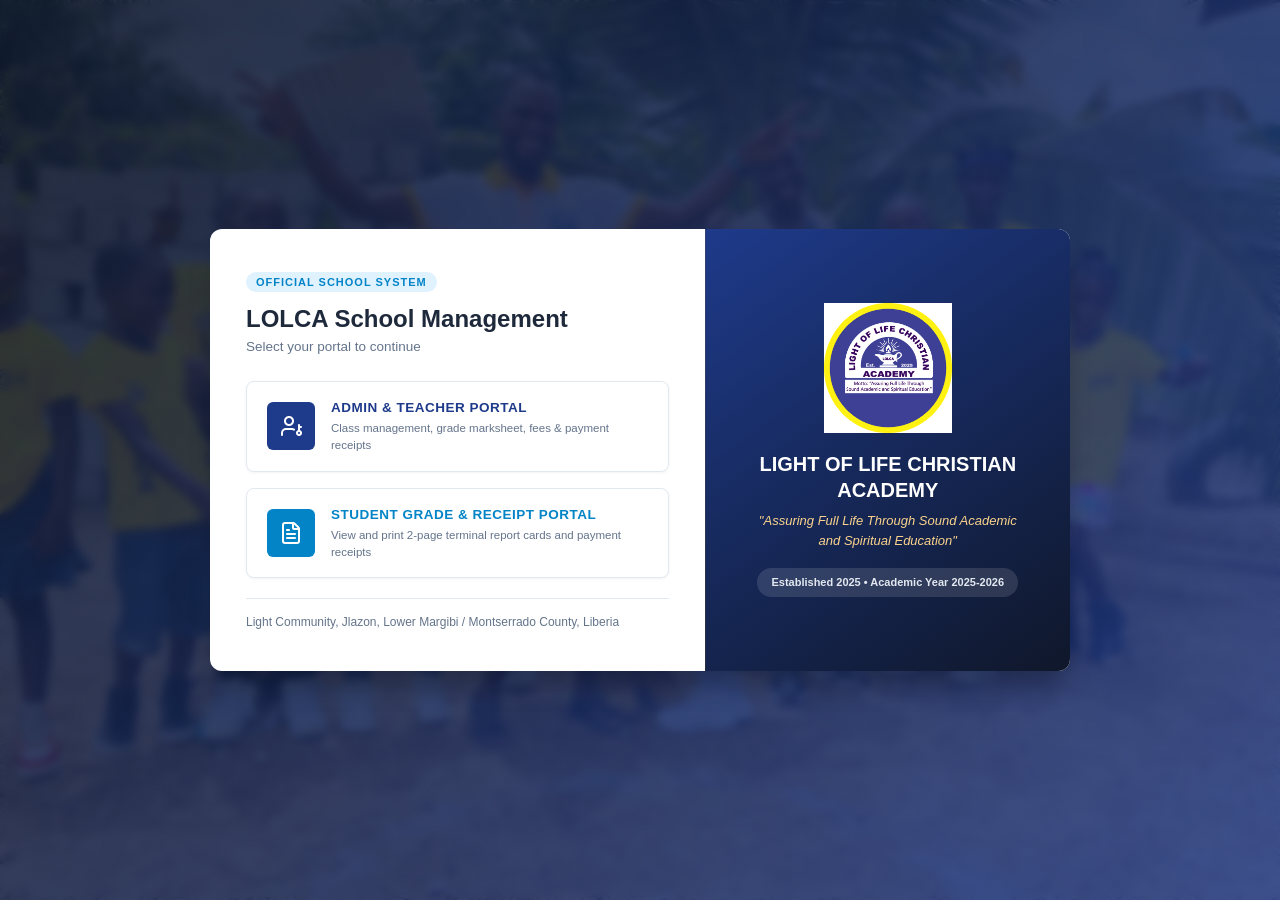
==== index.html @ 0a9c6765 "Add files via upload" ====
<!DOCTYPE html>
<html lang="en">
<head>
  <meta charset="UTF-8">
  <meta name="viewport" content="width=device-width, initial-scale=1.0">
  <title>Light of Life Christian Academy (LOLCA) - Management System</title>
  <link rel="icon" type="image/png" href="assets/images/LOLCA logo circle shape.png">
  <link rel="stylesheet" href="assets/css/tokens.css">
  <link rel="stylesheet" href="assets/css/styles.css">
</head>
<body>

  <!-- =======================================================================
       PORTAL GATEWAY SELECTOR
       ======================================================================= -->
  <main class="gateway-container">
    <div id="bgSlideshow" class="login-bg-slideshow"></div>
    <div class="login-bg-overlay"></div>

    <div class="gateway-card" style="max-width: 860px;">
      <!-- Left: Portal Selection Cards -->
      <div class="gateway-form-pane">
        <div style="margin-bottom: 24px;">
          <span style="font-size: 11px; font-weight: 700; text-transform: uppercase; letter-spacing: 1px; color: #0284c7; background: #e0f2fe; padding: 4px 10px; border-radius: 9999px;">
            Official School System
          </span>
          <h2 style="font-size: 24px; font-weight: 800; color: #1e293b; margin-top: 8px;">
            LOLCA School Management
          </h2>
          <p class="text-muted" style="font-size: 13.5px;">
            Select your portal to continue
          </p>
        </div>

        <div style="display:flex; flex-direction:column; gap:16px; margin-bottom:20px;">
          <!-- Staff Portal Card -->
          <a href="admin.html" class="action-card-tile" style="text-decoration:none;">
            <div class="card-icon-square" style="background:#1e3a8a;">
              <img src="assets/icons/user-key.png" alt="Staff">
            </div>
            <div class="card-tile-info">
              <span class="card-tile-title" style="color:#1e3a8a;">ADMIN & TEACHER PORTAL</span>
              <span class="card-tile-desc">Class management, grade marksheet, fees & payment receipts</span>
            </div>
          </a>

          <!-- Student Portal Card -->
          <a href="student.html" class="action-card-tile" style="text-decoration:none;">
            <div class="card-icon-square" style="background:#0284c7;">
              <img src="assets/icons/file-text.png" alt="Student">
            </div>
            <div class="card-tile-info">
              <span class="card-tile-title" style="color:#0284c7;">STUDENT GRADE & RECEIPT PORTAL</span>
              <span class="card-tile-desc">View and print 2-page terminal report cards and payment receipts</span>
            </div>
          </a>
        </div>

        <div style="border-top:1px solid #e2e8f0; padding-top:14px; font-size:12px; color:#64748b;">
          Light Community, Jlazon, Lower Margibi / Montserrado County, Liberia
        </div>
      </div>

      <!-- Right: Official School Branding -->
      <div class="gateway-brand-pane">
        <img src="assets/images/LOLCA logo circle shape.png" alt="LOLCA Crest" class="pane-crest">
        <h1 class="pane-school-name">LIGHT OF LIFE CHRISTIAN ACADEMY</h1>
        <p class="pane-motto">"Assuring Full Life Through Sound Academic and Spiritual Education"</p>
        <div class="pane-info-tag">Established 2025 • Academic Year 2025-2026</div>
      </div>
    </div>
  </main>

  <script src="assets/js/config.js"></script>
  <script>
    // Slideshow animation
    const images = [
      'assets/images/65fa9b9a-2d1a-4e1e-995e-66f1dfc8fc0e.jfif',
      'assets/images/4238c817-2e37-4eea-9a6d-7181f86554f3.jfif',
      'assets/images/8079ddd5-119b-4b66-ad29-b01647b3a402.jfif',
      'assets/images/859d8505-eba4-4a8c-89a2-3dbb2a9b77c5.jfif',
      'assets/images/a7ad9bcb-5da6-4515-9703-cdac8306fb0f.jfif',
      'assets/images/WhatsApp Image 2026-07-10 at 10.52.31 AM.jpeg'
    ];
    const container = document.getElementById('bgSlideshow');
    if (container) {
      images.forEach((src, idx) => {
        const slide = document.createElement('div');
        slide.className = 'slide' + (idx === 0 ? ' active' : '');
        slide.style.backgroundImage = `url('${src}')`;
        container.appendChild(slide);
      });
      let idx = 0;
      setInterval(() => {
        const slides = container.querySelectorAll('.slide');
        if (!slides.length) return;
        slides[idx].classList.remove('active');
        idx = (idx + 1) % slides.length;
        slides[idx].classList.add('active');
      }, 5500);
    }
  </script>
</body>
</html>
---- assets/css/tokens.css ----
/**
 * tokens.css
 * -----------------------------------------------------------------------
 * Design Tokens for Light of Life Christian Academy (LOLCA) System.
 * Clean, modern, high-contrast, strictly professional.
 * -----------------------------------------------------------------------
 */

:root {
  /* Brand Primary: Deep Royal Navy Blue */
  --color-primary: #1e3a8a;
  --color-primary-hover: #1d4ed8;
  --color-primary-light: #eff6ff;
  --color-primary-dark: #172554;

  /* Brand Secondary: Gold / Amber */
  --color-accent: #f59e0b;
  --color-accent-hover: #d97706;
  --color-accent-light: #fef3c7;
  --color-accent-dark: #b45309;

  /* Neutrals & Surfaces */
  --color-bg-body: #f8fafc;
  --color-bg-surface: #ffffff;
  --color-bg-surface-elevated: #ffffff;
  --color-bg-subtle: #f1f5f9;
  --color-border: #e2e8f0;
  --color-border-focus: #3b82f6;

  /* Text Colors */
  --color-text-main: #0f172a;
  --color-text-muted: #64748b;
  --color-text-subtle: #94a3b8;
  --color-text-inverse: #ffffff;

  /* Status Colors */
  --color-success: #10b981;
  --color-success-bg: #ecfdf5;
  --color-success-border: #a7f3d0;
  
  --color-warning: #f59e0b;
  --color-warning-bg: #fffbeb;
  --color-warning-border: #fde68a;

  --color-danger: #ef4444;
  --color-danger-bg: #fef2f2;
  --color-danger-border: #fecaca;

  --color-info: #3b82f6;
  --color-info-bg: #eff6ff;
  --color-info-border: #bfdbfe;

  /* Typography */
  --font-family-base: -apple-system, BlinkMacSystemFont, "Segoe UI", Roboto, Helvetica, Arial, sans-serif;
  --font-family-mono: ui-monospace, SFMono-Regular, Menlo, Monaco, Consolas, "Liberation Mono", "Courier New", monospace;

  /* Elevation & Shadows */
  --shadow-sm: 0 1px 2px 0 rgba(0, 0, 0, 0.05);
  --shadow-md: 0 4px 6px -1px rgba(0, 0, 0, 0.1), 0 2px 4px -2px rgba(0, 0, 0, 0.1);
  --shadow-lg: 0 10px 15px -3px rgba(0, 0, 0, 0.1), 0 4px 6px -4px rgba(0, 0, 0, 0.1);
  --shadow-xl: 0 20px 25px -5px rgba(0, 0, 0, 0.1), 0 8px 10px -6px rgba(0, 0, 0, 0.1);

  /* Radius */
  --radius-sm: 4px;
  --radius-md: 8px;
  --radius-lg: 12px;
  --radius-xl: 16px;
  --radius-full: 9999px;

  /* Transitions */
  --transition-fast: 150ms ease;
  --transition-normal: 250ms ease;
}
---- assets/css/styles.css ----
/**
 * styles.css
 * -----------------------------------------------------------------------
 * Main Stylesheet for Light of Life Christian Academy (LOLCA) System.
 * Clean, modern, responsive, no emojis, official school theme.
 * Matches Image 5 (Cards tabs & left sidebar layout),
 * Images 1, 2, 3, 4 (Exact 2-page half A4 report card),
 * and Image 6 (Exact Student Payments Information Tracking receipt).
 * -----------------------------------------------------------------------
 */

*, *::before, *::after {
  box-sizing: border-box;
  margin: 0;
  padding: 0;
}

body {
  font-family: var(--font-family-base, -apple-system, BlinkMacSystemFont, "Segoe UI", Roboto, sans-serif);
  background-color: #f1f5f9;
  color: #1e293b;
  line-height: 1.5;
  -webkit-font-smoothing: antialiased;
  min-height: 100vh;
}

/* Utilities */
.hidden { display: none !important; }
.text-center { text-align: center; }
.text-right { text-align: right; }
.text-muted { color: #64748b; }
.font-bold { font-weight: 700; }
.font-semibold { font-weight: 600; }

.sys-icon {
  width: 16px;
  height: 16px;
  object-fit: contain;
  vertical-align: middle;
  display: inline-block;
}
.sys-icon-lg {
  width: 22px;
  height: 22px;
  object-fit: contain;
  vertical-align: middle;
}
.sys-icon-xl {
  width: 32px;
  height: 32px;
  object-fit: contain;
}

/* Buttons */
.btn {
  display: inline-flex;
  align-items: center;
  justify-content: center;
  gap: 8px;
  font-family: inherit;
  font-size: 13.5px;
  font-weight: 600;
  padding: 9px 16px;
  border-radius: 6px;
  border: 1px solid transparent;
  cursor: pointer;
  transition: all 0.2s ease;
  text-decoration: none;
  line-height: 1.2;
}
.btn:disabled { opacity: 0.6; cursor: not-allowed; }
.btn-primary { background-color: #0284c7; color: #ffffff; }
.btn-primary:hover:not(:disabled) { background-color: #0369a1; }
.btn-accent { background-color: #f59e0b; color: #ffffff; }
.btn-accent:hover:not(:disabled) { background-color: #d97706; }
.btn-danger { background-color: #ef4444; color: #ffffff; }
.btn-danger:hover:not(:disabled) { background-color: #dc2626; }
.btn-secondary { background-color: #ffffff; color: #1e293b; border-color: #cbd5e1; }
.btn-secondary:hover:not(:disabled) { background-color: #f8fafc; border-color: #94a3b8; }
.btn-sm { font-size: 12px; padding: 5px 10px; border-radius: 4px; }

/* Form Controls */
.form-group { margin-bottom: 14px; text-align: left; }
.form-label { display: block; font-size: 12.5px; font-weight: 600; color: #334155; margin-bottom: 5px; }
.input-field, .select-field, .textarea-field {
  width: 100%;
  padding: 9px 12px;
  font-size: 13.5px;
  font-family: inherit;
  border: 1px solid #cbd5e1;
  border-radius: 6px;
  background-color: #ffffff;
  color: #1e293b;
  outline: none;
  transition: border-color 0.2s ease;
}
.input-field:focus, .select-field:focus { border-color: #0284c7; box-shadow: 0 0 0 2px rgba(2, 132, 199, 0.15); }

/* =======================================================================
   GATEWAY LOGIN CONTAINER & SLIDESHOW
   ======================================================================= */
.gateway-container {
  position: relative;
  min-height: 100vh;
  display: flex;
  align-items: center;
  justify-content: center;
  padding: 24px;
}
.login-bg-slideshow {
  position: absolute;
  top: 0; left: 0; right: 0; bottom: 0;
  z-index: 0;
}
.login-bg-slideshow .slide {
  position: absolute;
  top: 0; left: 0; right: 0; bottom: 0;
  background-size: cover;
  background-position: center;
  opacity: 0;
  transition: opacity 1.5s ease-in-out;
}
.login-bg-slideshow .slide.active { opacity: 1; }
.login-bg-overlay {
  position: absolute;
  top: 0; left: 0; right: 0; bottom: 0;
  background: linear-gradient(135deg, rgba(15, 23, 42, 0.88) 0%, rgba(30, 58, 138, 0.85) 100%);
  backdrop-filter: blur(4px);
}
.gateway-card {
  position: relative;
  z-index: 10;
  width: 100%;
  max-width: 920px;
  background: #ffffff;
  border-radius: 12px;
  box-shadow: 0 20px 25px -5px rgba(0, 0, 0, 0.25);
  display: grid;
  grid-template-columns: 1.15fr 0.85fr;
  overflow: hidden;
}
@media (max-width: 820px) {
  .gateway-card { grid-template-columns: 1fr; }
  .gateway-brand-pane { display: none; }
}
.gateway-form-pane { padding: 40px 36px; display: flex; flex-direction: column; justify-content: center; }
.gateway-brand-pane {
  background: linear-gradient(145deg, #1e3a8a 0%, #0f172a 100%);
  color: #ffffff;
  padding: 40px 32px;
  display: flex;
  flex-direction: column;
  align-items: center;
  justify-content: center;
  text-align: center;
  border-left: 1px solid rgba(255, 255, 255, 0.1);
}
.gateway-brand-pane .pane-crest {
  width: 130px;
  height: 130px;
  object-fit: contain;
  margin-bottom: 18px;
}
.gateway-brand-pane .pane-school-name { font-size: 20px; font-weight: 800; margin-bottom: 8px; line-height: 1.3; }
.gateway-brand-pane .pane-motto { font-size: 13px; font-style: italic; color: #fbd38d; margin-bottom: 18px; max-width: 270px; }
.gateway-brand-pane .pane-info-tag {
  background: rgba(255, 255, 255, 0.12);
  padding: 6px 14px;
  border-radius: 9999px;
  font-size: 11px;
  font-weight: 600;
  color: #e2e8f0;
}

/* Gateway Tabs */
.gateway-tabs {
  display: flex;
  background: #f1f5f9;
  border-radius: 6px;
  padding: 4px;
  margin-bottom: 20px;
  gap: 4px;
}
.gateway-tab-btn {
  flex: 1;
  padding: 9px 12px;
  font-size: 13px;
  font-weight: 600;
  border: none;
  border-radius: 4px;
  background: transparent;
  color: #64748b;
  cursor: pointer;
  transition: all 0.2s ease;
  display: inline-flex;
  align-items: center;
  justify-content: center;
  gap: 6px;
}
.gateway-tab-btn.active {
  background: #ffffff;
  color: #0284c7;
  box-shadow: 0 1px 3px rgba(0,0,0,0.1);
}

/* OTP 2FA inputs */
.otp-input-container {
  display: flex;
  justify-content: center;
  gap: 10px;
  margin: 20px 0;
}
.otp-digit {
  width: 46px;
  height: 54px;
  font-size: 24px;
  font-weight: 800;
  text-align: center;
  border: 2px solid #cbd5e1;
  border-radius: 6px;
  font-family: monospace;
  outline: none;
}
.otp-digit:focus { border-color: #0284c7; box-shadow: 0 0 0 3px rgba(2, 132, 199, 0.2); }

/* =======================================================================
   ADMIN WORKSTATION: WORKSPACE WITH LEFT PANE (IMAGE 5 STYLE)
   ======================================================================= */
.admin-layout-wrapper {
  display: flex;
  min-height: 100vh;
}

/* Left Sidebar Pane */
.admin-sidebar {
  width: 250px;
  background: #ffffff;
  border-right: 1px solid #e2e8f0;
  display: flex;
  flex-direction: column;
  flex-shrink: 0;
}
.sidebar-brand-box {
  padding: 20px 16px;
  border-bottom: 1px solid #e2e8f0;
  display: flex;
  align-items: center;
  gap: 10px;
}
.sidebar-brand-box .brand-logo-img {
  width: 36px;
  height: 36px;
  object-fit: contain;
}
.sidebar-brand-box .brand-title-text {
  font-size: 15px;
  font-weight: 800;
  color: #0284c7;
}

.sidebar-user-card {
  padding: 16px;
  border-bottom: 1px solid #e2e8f0;
  display: flex;
  align-items: center;
  gap: 10px;
  background: #f8fafc;
}
.sidebar-user-card .user-avatar {
  width: 38px;
  height: 38px;
  border-radius: 50%;
  border: 1px solid #cbd5e1;
}
.sidebar-user-card .user-info-name {
  font-size: 13px;
  font-weight: 700;
  color: #1e293b;
  line-height: 1.2;
}
.sidebar-user-card .user-info-role {
  font-size: 11px;
  color: #0284c7;
  font-weight: 600;
}

.sidebar-nav-menu {
  padding: 12px 8px;
  flex: 1;
  display: flex;
  flex-direction: column;
  gap: 3px;
}
.sidebar-nav-item {
  display: flex;
  align-items: center;
  gap: 12px;
  padding: 10px 14px;
  font-size: 13px;
  font-weight: 600;
  color: #475569;
  border-radius: 6px;
  border: none;
  background: transparent;
  cursor: pointer;
  transition: all 0.15s ease;
  text-align: left;
  width: 100%;
}
.sidebar-nav-item:hover {
  background: #f1f5f9;
  color: #0284c7;
}
.sidebar-nav-item.active {
  background: #e0f2fe;
  color: #0284c7;
  font-weight: 700;
}

/* Top App Header */
.admin-main-area {
  flex: 1;
  display: flex;
  flex-direction: column;
  min-width: 0;
  background: #f8fafc;
}
.admin-top-navbar {
  height: 60px;
  background: #ffffff;
  border-bottom: 1px solid #e2e8f0;
  display: flex;
  align-items: center;
  justify-content: space-between;
  padding: 0 24px;
  position: sticky;
  top: 0;
  z-index: 50;
}
.top-nav-left {
  display: flex;
  align-items: center;
  gap: 12px;
}
.top-nav-title {
  font-size: 18px;
  font-weight: 800;
  color: #0284c7;
}
.top-nav-right {
  display: flex;
  align-items: center;
  gap: 12px;
}

/* Main Content Workspace */
.admin-page-content {
  padding: 24px;
  flex: 1;
  max-width: 1400px;
  width: 100%;
  margin: 0 auto;
}

/* =======================================================================
   CARDS TABS DASHBOARD VIEW (IMAGE 5 STYLE)
   ======================================================================= */
.dashboard-heading-box {
  margin-bottom: 24px;
  display: flex;
  justify-content: space-between;
  align-items: center;
}
.dashboard-heading-box h2 {
  font-size: 22px;
  font-weight: 800;
  color: #1e293b;
}

.card-tabs-grid {
  display: grid;
  grid-template-columns: repeat(auto-fit, minmax(260px, 1fr));
  gap: 18px;
  margin-bottom: 30px;
}

.action-card-tile {
  background: #ffffff;
  border: 1px solid #e2e8f0;
  border-radius: 8px;
  padding: 16px 20px;
  display: flex;
  align-items: center;
  gap: 16px;
  box-shadow: 0 1px 3px rgba(0, 0, 0, 0.05);
  cursor: pointer;
  transition: transform 0.15s ease, box-shadow 0.15s ease, border-color 0.15s ease;
  user-select: none;
}
.action-card-tile:hover {
  transform: translateY(-2px);
  box-shadow: 0 6px 12px rgba(0, 0, 0, 0.08);
  border-color: #0284c7;
}
.action-card-tile .card-icon-square {
  width: 48px;
  height: 48px;
  border-radius: 6px;
  background: #0284c7;
  display: flex;
  align-items: center;
  justify-content: center;
  flex-shrink: 0;
}
.action-card-tile .card-icon-square img {
  width: 24px;
  height: 24px;
  filter: brightness(0) invert(1);
}
.action-card-tile .card-tile-info {
  display: flex;
  flex-direction: column;
}
.action-card-tile .card-tile-title {
  font-size: 13.5px;
  font-weight: 800;
  color: #1e293b;
  text-transform: uppercase;
  letter-spacing: 0.5px;
}
.action-card-tile .card-tile-desc {
  font-size: 11.5px;
  color: #64748b;
  margin-top: 2px;
}

/* Content Container Card */
.content-box-card {
  background: #ffffff;
  border: 1px solid #e2e8f0;
  border-radius: 8px;
  box-shadow: 0 1px 3px rgba(0, 0, 0, 0.05);
  margin-bottom: 24px;
  overflow: hidden;
}
.content-box-header {
  padding: 16px 20px;
  border-bottom: 1px solid #e2e8f0;
  display: flex;
  align-items: center;
  justify-content: space-between;
  flex-wrap: wrap;
  gap: 12px;
}
.content-box-title {
  font-size: 15px;
  font-weight: 700;
  color: #1e293b;
  display: flex;
  align-items: center;
  gap: 8px;
}
.content-box-body {
  padding: 20px;
}

/* Toolbar */
.toolbar-row {
  display: flex;
  align-items: center;
  justify-content: space-between;
  gap: 12px;
  flex-wrap: wrap;
  margin-bottom: 16px;
}

/* Data Tables */
.table-responsive {
  width: 100%;
  overflow-x: auto;
}
.data-table {
  width: 100%;
  border-collapse: collapse;
  text-align: left;
  font-size: 13px;
}
.data-table th {
  background: #f8fafc;
  color: #475569;
  font-weight: 700;
  padding: 10px 14px;
  border-bottom: 1px solid #e2e8f0;
  white-space: nowrap;
}
.data-table td {
  padding: 12px 14px;
  border-bottom: 1px solid #f1f5f9;
  color: #1e293b;
  vertical-align: middle;
}
.data-table tbody tr:hover {
  background-color: #f8fafc;
}

/* Modals */
.modal-overlay {
  position: fixed;
  top: 0; left: 0; right: 0; bottom: 0;
  background: rgba(15, 23, 42, 0.6);
  backdrop-filter: blur(4px);
  display: flex;
  align-items: center;
  justify-content: center;
  z-index: 1000;
  padding: 20px;
}
.modal-dialog {
  background: #ffffff;
  border-radius: 10px;
  box-shadow: 0 20px 25px -5px rgba(0, 0, 0, 0.2);
  width: 100%;
  max-width: 600px;
  max-height: 90vh;
  display: flex;
  flex-direction: column;
  overflow: hidden;
}
.modal-dialog-lg { max-width: 800px; }
.modal-dialog-xl { max-width: 1050px; }
.modal-header {
  padding: 16px 20px;
  border-bottom: 1px solid #e2e8f0;
  display: flex;
  align-items: center;
  justify-content: space-between;
}
.modal-header h3 { font-size: 16px; font-weight: 700; }
.modal-close-btn { background: transparent; border: none; font-size: 20px; cursor: pointer; color: #94a3b8; }
.modal-body { padding: 20px; overflow-y: auto; }
.modal-footer {
  padding: 14px 20px;
  border-top: 1px solid #e2e8f0;
  display: flex;
  align-items: center;
  justify-content: flex-end;
  gap: 10px;
  background: #f8fafc;
}
.form-grid-2 { display: grid; grid-template-columns: 1fr 1fr; gap: 14px; }
.form-grid-3 { display: grid; grid-template-columns: 1fr 1fr 1fr; gap: 14px; }
@media (max-width: 640px) {
  .form-grid-2, .form-grid-3 { grid-template-columns: 1fr; }
}

/* =======================================================================
   EXACT REPORT CARD STYLES (IMAGES 1, 2, 3, 4)
   TWO-PAGE HALF A4 BOOKLET
   ======================================================================= */
.report-booklet-wrapper {
  display: flex;
  flex-direction: column;
  gap: 24px;
  align-items: center;
  margin: 0 auto;
}

.report-page-sheet {
  background: #ffffff;
  width: 100%;
  max-width: 950px;
  min-height: 600px;
  padding: 24px;
  box-shadow: 0 4px 6px -1px rgba(0, 0, 0, 0.1);
  border: 1px solid #cbd5e1;
  font-family: Arial, sans-serif;
  color: #000000;
}

/* Page 1: Outer Cover & Promotion Statement (Two Columns) */
.report-cover-grid {
  display: grid;
  grid-template-columns: 1fr 1.1fr;
  gap: 20px;
  height: 100%;
}

.cover-left-box {
  border: 4px solid #000000;
  padding: 24px 20px;
  display: flex;
  flex-direction: column;
  justify-content: space-between;
}
.promotion-title {
  text-align: center;
  font-size: 20px;
  font-weight: 800;
  font-style: italic;
  text-decoration: underline;
  margin-bottom: 24px;
}
.promotion-statement-text {
  font-size: 13.5px;
  line-height: 2;
}
.blank-fill-line {
  display: inline-block;
  border-bottom: 1px solid #000000;
  min-width: 120px;
  text-align: center;
  font-weight: 700;
  padding: 0 4px;
}

.cover-right-box {
  border: 4px solid #000000;
  padding: 20px;
  display: flex;
  flex-direction: column;
}
.cover-header-row {
  display: flex;
  gap: 12px;
  align-items: center;
  margin-bottom: 14px;
}
.cover-shield-crest {
  width: 76px;
  height: 76px;
  object-fit: contain;
}
.cover-header-text h3 {
  font-size: 16px;
  font-weight: 900;
  color: #0f172a;
  line-height: 1.2;
}
.cover-contact-text {
  font-size: 11px;
  font-style: italic;
  line-height: 1.35;
  color: #000000;
}

.report-main-badge-title {
  text-align: center;
  font-size: 17px;
  font-weight: 900;
  font-style: italic;
  text-decoration: underline;
  margin: 12px 0 16px 0;
  letter-spacing: 0.5px;
}

.parents-guardian-heading {
  text-align: center;
  font-size: 13px;
  font-weight: 900;
  font-style: italic;
  text-decoration: underline;
  margin-top: 14px;
}
.parents-guardian-sub {
  text-align: center;
  font-size: 11.5px;
  font-style: italic;
  margin-bottom: 10px;
}

.period-signatures-table {
  width: 100%;
  border-collapse: collapse;
  font-size: 12px;
  margin-bottom: 14px;
}
.period-signatures-table th, .period-signatures-table td {
  border: 1px solid #000000;
  padding: 4px 8px;
  text-align: center;
}
.period-signatures-table th { font-weight: 700; }

.cover-warning-note {
  font-size: 11px;
  font-style: italic;
  line-height: 1.4;
  margin-top: auto;
}

/* Page 2: Inside Marks Table (First Semester and Second Semester) */
.report-marks-grid {
  display: grid;
  grid-template-columns: 1fr 1fr;
  gap: 16px;
  margin-bottom: 16px;
}

.semester-marks-table {
  width: 100%;
  border-collapse: collapse;
  font-size: 11px;
  font-family: Arial, sans-serif;
}
.semester-marks-table th, .semester-marks-table td {
  border: 1px solid #000000;
  padding: 3px 4px;
  text-align: center;
}
.semester-marks-table .sem-header-title {
  background: #ffffff;
  font-weight: 900;
  font-size: 12.5px;
  padding: 6px;
}
.semester-marks-table .category-header-row {
  background: #fbd38d; /* Peach/apricot header as in reference */
  font-weight: 900;
  text-align: center;
  font-size: 11.5px;
  letter-spacing: 0.5px;
}
.semester-marks-table .subj-name-cell {
  text-align: left;
  padding-left: 6px;
  font-weight: normal;
  white-space: nowrap;
}

.conduct-attendance-box {
  border-top: 1px solid #000000;
  padding-top: 8px;
  margin-top: 10px;
  font-size: 11.5px;
  display: flex;
  justify-content: space-between;
}

/* =======================================================================
   EXACT PAYMENT TRACKING RECEIPT (IMAGE 6)
   ======================================================================= */
.payment-receipt-sheet {
  background: #ffffff;
  width: 100%;
  max-width: 820px;
  padding: 24px 30px;
  margin: 0 auto;
  border: 3px double #1e3a8a;
  font-family: Arial, sans-serif;
  color: #000000;
  box-shadow: 0 4px 6px -1px rgba(0, 0, 0, 0.1);
}

.receipt-header-row {
  display: flex;
  align-items: center;
  justify-content: space-between;
  text-align: center;
  margin-bottom: 12px;
}
.receipt-logo-crest {
  width: 72px;
  height: 72px;
  object-fit: contain;
}
.receipt-header-text h2 {
  font-size: 21px;
  font-weight: 900;
  color: #1e3a8a;
  letter-spacing: 0.5px;
  margin-bottom: 2px;
}
.receipt-header-text .receipt-location-info {
  font-size: 11px;
  font-style: italic;
  line-height: 1.35;
}

.receipt-yellow-divider {
  height: 3px;
  background: #f59e0b;
  margin-bottom: 16px;
}

.receipt-section-box-title {
  border: 2px solid #1e3a8a;
  padding: 5px 12px;
  text-align: center;
  font-size: 13.5px;
  font-weight: 900;
  color: #1e3a8a;
  letter-spacing: 0.5px;
  margin: 14px auto 10px auto;
  max-width: 500px;
}

.receipt-student-meta-table {
  width: 100%;
  border-collapse: collapse;
  margin-bottom: 14px;
  font-size: 12.5px;
}
.receipt-student-meta-table td {
  border: 1.5px solid #000000;
  padding: 7px 10px;
  font-weight: 700;
}

.receipt-items-table {
  width: 100%;
  border-collapse: collapse;
  font-size: 12px;
  margin-bottom: 16px;
}
.receipt-items-table th, .receipt-items-table td {
  border: 1.5px solid #000000;
  padding: 6px 8px;
  text-align: left;
}
.receipt-items-table th {
  text-align: center;
  font-weight: 800;
  background: #f8fafc;
}

.receipt-financial-summary-grid {
  display: grid;
  grid-template-columns: repeat(3, 1fr);
  gap: 12px;
  margin-top: 16px;
  border: 2px solid #1e3a8a;
  padding: 12px;
  background: #f8fafc;
  text-align: center;
}
.summary-stat-val {
  font-size: 18px;
  font-weight: 900;
  color: #1e3a8a;
}
.summary-stat-lbl {
  font-size: 11px;
  font-weight: 700;
  color: #64748b;
  text-transform: uppercase;
}

/* Print CSS */
@media print {
  body {
    background: #ffffff !important;
    padding: 0 !important;
  }
  .admin-sidebar, .admin-top-navbar, .no-print, .btn, .dashboard-heading-box, .toolbar-row {
    display: none !important;
  }
  .admin-main-area, .admin-page-content {
    padding: 0 !important;
    margin: 0 !important;
    background: #ffffff !important;
  }
  .report-page-sheet {
    box-shadow: none !important;
    border: none !important;
    width: 100% !important;
    max-width: 100% !important;
    padding: 0 !important;
    page-break-after: always;
  }
  .payment-receipt-sheet {
    box-shadow: none !important;
    width: 100% !important;
    max-width: 100% !important;
    padding: 10px !important;
    page-break-after: avoid;
  }
}

/* Global Loader & Toast */
.global-loader-overlay {
  position: fixed;
  top: 0; left: 0; right: 0; bottom: 0;
  background: rgba(15, 23, 42, 0.7);
  backdrop-filter: blur(3px);
  display: flex;
  align-items: center;
  justify-content: center;
  z-index: 9999;
}
.loader-content {
  background: #ffffff;
  padding: 24px 32px;
  border-radius: 8px;
  display: flex;
  align-items: center;
  gap: 16px;
  box-shadow: 0 10px 15px -3px rgba(0, 0, 0, 0.2);
}
.loader-spinner {
  width: 24px;
  height: 24px;
  border: 3px solid #e2e8f0;
  border-top-color: #0284c7;
  border-radius: 50%;
  animation: spin 0.7s linear infinite;
}
@keyframes spin { to { transform: rotate(360deg); } }

.global-toast {
  position: fixed;
  bottom: 24px;
  right: 24px;
  background: #1e3a8a;
  color: #ffffff;
  padding: 12px 20px;
  border-radius: 6px;
  font-size: 13.5px;
  font-weight: 600;
  box-shadow: 0 10px 15px -3px rgba(0, 0, 0, 0.2);
  z-index: 10000;
  transition: opacity 0.3s ease;
}
.global-toast.fade-out { opacity: 0; }
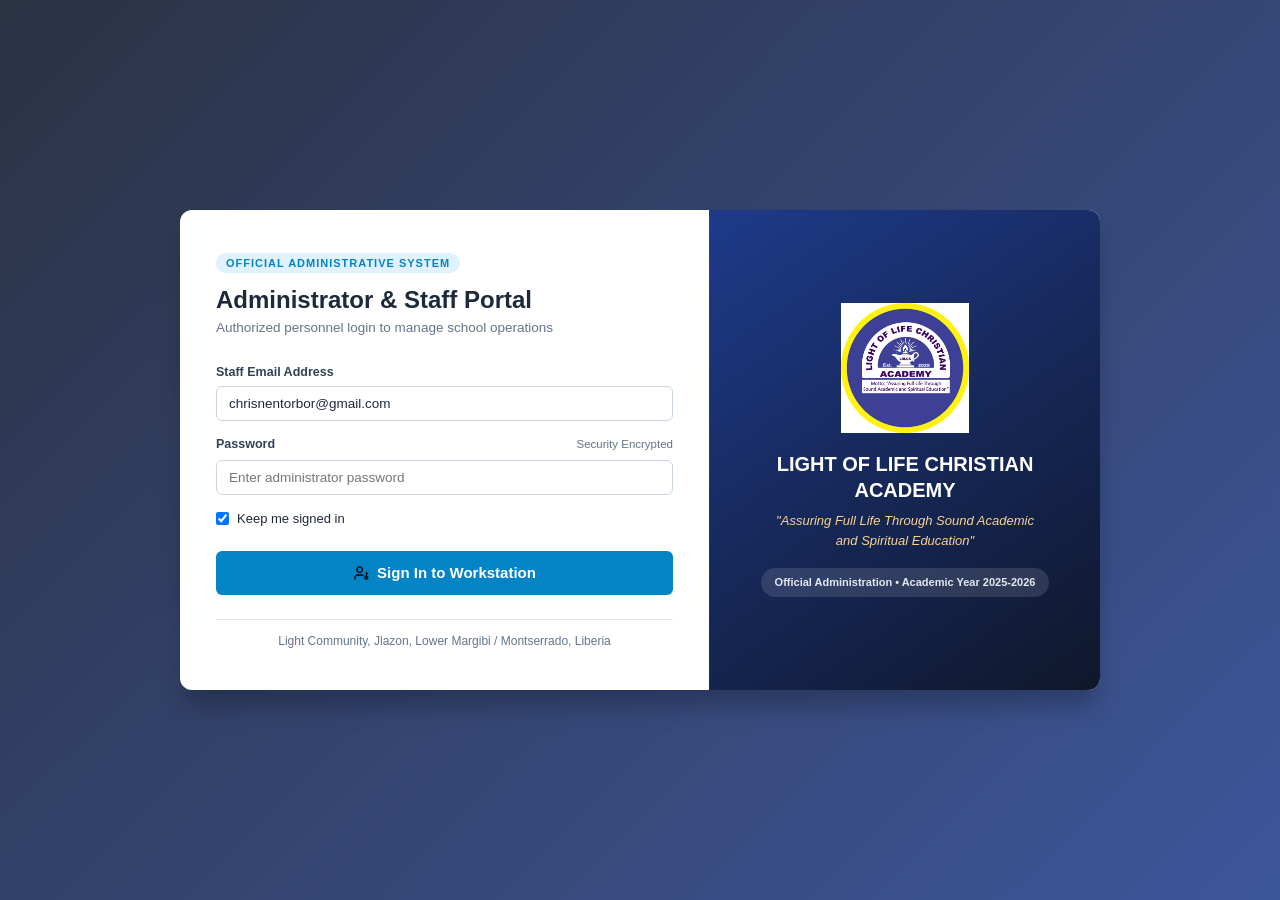
==== commit 3e38c77c: "Add files via upload" ====
--- a/index.html
+++ b/index.html
@@ -3,102 +3,1676 @@
 <head>
   <meta charset="UTF-8">
   <meta name="viewport" content="width=device-width, initial-scale=1.0">
-  <title>Light of Life Christian Academy (LOLCA) - Management System</title>
+  <title>LOLCA Admin & Staff Portal - Light of Life Christian Academy</title>
   <link rel="icon" type="image/png" href="assets/images/LOLCA logo circle shape.png">
+  <link rel="manifest" href="manifest-admin.json">
+  <meta name="theme-color" content="#1e3a8a">
   <link rel="stylesheet" href="assets/css/tokens.css">
   <link rel="stylesheet" href="assets/css/styles.css">
 </head>
 <body>
 
   <!-- =======================================================================
-       PORTAL GATEWAY SELECTOR
+       GATEWAY VIEW (ADMIN & STAFF SIGN IN ONLY - NO STUDENT ACCOUNTS)
        ======================================================================= -->
-  <main class="gateway-container">
+  <main id="viewGateway" class="gateway-container">
     <div id="bgSlideshow" class="login-bg-slideshow"></div>
     <div class="login-bg-overlay"></div>
 
-    <div class="gateway-card" style="max-width: 860px;">
-      <!-- Left: Portal Selection Cards -->
+    <div class="gateway-card">
       <div class="gateway-form-pane">
         <div style="margin-bottom: 24px;">
           <span style="font-size: 11px; font-weight: 700; text-transform: uppercase; letter-spacing: 1px; color: #0284c7; background: #e0f2fe; padding: 4px 10px; border-radius: 9999px;">
-            Official School System
+            Official Administrative System
           </span>
           <h2 style="font-size: 24px; font-weight: 800; color: #1e293b; margin-top: 8px;">
-            LOLCA School Management
+            Administrator & Staff Portal
           </h2>
           <p class="text-muted" style="font-size: 13.5px;">
-            Select your portal to continue
+            Authorized personnel login to manage school operations
           </p>
         </div>
 
-        <div style="display:flex; flex-direction:column; gap:16px; margin-bottom:20px;">
-          <!-- Staff Portal Card -->
-          <a href="admin.html" class="action-card-tile" style="text-decoration:none;">
-            <div class="card-icon-square" style="background:#1e3a8a;">
-              <img src="assets/icons/user-key.png" alt="Staff">
-            </div>
-            <div class="card-tile-info">
-              <span class="card-tile-title" style="color:#1e3a8a;">ADMIN & TEACHER PORTAL</span>
-              <span class="card-tile-desc">Class management, grade marksheet, fees & payment receipts</span>
-            </div>
-          </a>
-
-          <!-- Student Portal Card -->
-          <a href="student.html" class="action-card-tile" style="text-decoration:none;">
-            <div class="card-icon-square" style="background:#0284c7;">
-              <img src="assets/icons/file-text.png" alt="Student">
-            </div>
-            <div class="card-tile-info">
-              <span class="card-tile-title" style="color:#0284c7;">STUDENT GRADE & RECEIPT PORTAL</span>
-              <span class="card-tile-desc">View and print 2-page terminal report cards and payment receipts</span>
-            </div>
-          </a>
-        </div>
-
-        <div style="border-top:1px solid #e2e8f0; padding-top:14px; font-size:12px; color:#64748b;">
-          Light Community, Jlazon, Lower Margibi / Montserrado County, Liberia
-        </div>
-      </div>
-
-      <!-- Right: Official School Branding -->
+        <form id="formAdminLogin">
+          <div class="form-group">
+            <label class="form-label" for="adminEmail">Staff Email Address</label>
+            <input type="email" id="adminEmail" class="input-field" 
+                   value="chrisnentorbor@gmail.com" required 
+                   placeholder="e.g. chrisnentorbor@gmail.com">
+          </div>
+
+          <div class="form-group">
+            <div style="display: flex; justify-content: space-between; align-items: center; margin-bottom: 6px;">
+              <label class="form-label" for="adminPassword" style="margin-bottom: 0;">Password</label>
+              <span class="text-muted" style="font-size: 11.5px;">Security Encrypted</span>
+            </div>
+            <input type="password" id="adminPassword" class="input-field" 
+                   required placeholder="Enter administrator password">
+          </div>
+
+          <div style="display: flex; align-items: center; justify-content: space-between; margin-bottom: 22px; font-size: 13px;">
+            <label style="display: flex; align-items: center; gap: 8px; cursor: pointer;">
+              <input type="checkbox" id="adminRememberMe" checked>
+              <span>Keep me signed in</span>
+            </label>
+          </div>
+
+          <button type="submit" class="btn btn-primary" style="width: 100%; padding: 12px; font-size: 15px;">
+            <img src="assets/icons/user-key.png" class="sys-icon" alt="Sign In">
+            Sign In to Workstation
+          </button>
+        </form>
+
+        <div style="margin-top: 24px; border-top: 1px solid #e2e8f0; padding-top: 12px; font-size: 12px; color: #64748b; text-align: center;">
+          Light Community, Jlazon, Lower Margibi / Montserrado, Liberia
+        </div>
+      </div>
+
       <div class="gateway-brand-pane">
         <img src="assets/images/LOLCA logo circle shape.png" alt="LOLCA Crest" class="pane-crest">
         <h1 class="pane-school-name">LIGHT OF LIFE CHRISTIAN ACADEMY</h1>
         <p class="pane-motto">"Assuring Full Life Through Sound Academic and Spiritual Education"</p>
-        <div class="pane-info-tag">Established 2025 • Academic Year 2025-2026</div>
+        <div class="pane-info-tag">Official Administration • Academic Year 2025-2026</div>
       </div>
     </div>
   </main>
 
+  <!-- =======================================================================
+       ADMIN & TEACHER WORKSTATION (LEFT PANE & TAB SYSTEM)
+       ======================================================================= -->
+  <div id="viewAdminWorkstation" class="hidden">
+    <div class="admin-layout-wrapper">
+      <!-- LEFT SIDEBAR PANE -->
+      <aside class="admin-sidebar no-print">
+        <div class="sidebar-brand-box">
+          <img src="assets/images/LOLCA logo circle shape.png" alt="Logo" class="brand-logo-img">
+          <span class="brand-title-text">LOLCA Portal</span>
+        </div>
+
+        <div class="sidebar-user-card">
+          <img src="assets/icons/circle-user-round.png" id="sidebarUserAvatar" alt="User" class="user-avatar" style="object-fit:cover;">
+          <div>
+            <div id="sidebarUserName" class="user-info-name">Staff Admin</div>
+            <div id="sidebarUserRole" class="user-info-role">Super Admin</div>
+          </div>
+        </div>
+
+        <nav class="sidebar-nav-menu">
+          <!-- 1. Dashboard -->
+          <button type="button" class="sidebar-nav-item active" data-tab="dashboard">
+            <img src="assets/icons/landmark.png" class="sys-icon" alt="Dashboard">
+            Dashboard
+          </button>
+
+          <!-- 2. Admins Management -->
+          <button type="button" class="sidebar-nav-item" data-tab="admins" data-admin-only="true">
+            <img src="assets/icons/user-key.png" class="sys-icon" alt="Admins">
+            Admins Management
+          </button>
+
+          <!-- 3. Staff Management -->
+          <button type="button" class="sidebar-nav-item" data-tab="staff" data-admin-only="true">
+            <img src="assets/icons/users.png" class="sys-icon" alt="Staff">
+            Staff Management
+          </button>
+
+          <!-- 4. Student Management -->
+          <button type="button" class="sidebar-nav-item" data-tab="students">
+            <img src="assets/icons/circle-user-round.png" class="sys-icon" alt="Students">
+            Student Management
+          </button>
+
+          <!-- 5. Grade Marksheets -->
+          <button type="button" class="sidebar-nav-item" data-tab="grades">
+            <img src="assets/icons/file-text.png" class="sys-icon" alt="Grades">
+            Grade Marksheets
+          </button>
+
+          <!-- 6. Finance Management -->
+          <button type="button" class="sidebar-nav-item" data-tab="finance" data-admin-only="true">
+            <img src="assets/icons/landmark.png" class="sys-icon" alt="Finance">
+            Finance Management
+          </button>
+
+          <!-- 7. Payroll Management -->
+          <button type="button" class="sidebar-nav-item" data-tab="payroll" data-admin-only="true">
+            <img src="assets/icons/tally-4.png" class="sys-icon" alt="Payroll">
+            Payroll Management
+          </button>
+
+          <!-- 8. Curriculum & Subjects -->
+          <button type="button" class="sidebar-nav-item" data-tab="subjects" data-admin-only="true">
+            <img src="assets/icons/folders.png" class="sys-icon" alt="Subjects">
+            Curriculum & Subjects
+          </button>
+
+          <!-- 9. Class Fees & Requirements -->
+          <button type="button" class="sidebar-nav-item" data-tab="feesSchedule" data-admin-only="true">
+            <img src="assets/icons/funnel-plus.png" class="sys-icon" alt="Fees Schedule">
+            Class Fees & Requirements
+          </button>
+
+          <!-- 10. Fees & Payments Tracking -->
+          <button type="button" class="sidebar-nav-item" data-tab="payments">
+            <img src="assets/icons/save-all.png" class="sys-icon" alt="Fees">
+            Fees & Payments
+          </button>
+
+          <!-- 11. Report Cards & Receipts -->
+          <button type="button" class="sidebar-nav-item" data-tab="reports">
+            <img src="assets/icons/file-plus.png" class="sys-icon" alt="Reports">
+            Report Cards & Receipts
+          </button>
+
+          <!-- 12. Settings -->
+          <button type="button" class="sidebar-nav-item" data-tab="settings" data-admin-only="true">
+            <img src="assets/icons/monitor-cog.png" class="sys-icon" alt="Settings">
+            School Settings
+          </button>
+
+          <!-- 13. Audit Logs -->
+          <button type="button" class="sidebar-nav-item" data-tab="audit" data-admin-only="true">
+            <img src="assets/icons/info.png" class="sys-icon" alt="Audit">
+            Audit Logs
+          </button>
+        </nav>
+      </aside>
+
+      <!-- MAIN AREA -->
+      <div class="admin-main-area">
+        <!-- TOP NAVBAR -->
+        <header class="admin-top-navbar no-print">
+          <div class="top-nav-left">
+            <span class="top-nav-title" id="pageHeaderTitle">Primary Portal Dashboard</span>
+          </div>
+          <div class="top-nav-right" style="display:flex; align-items:center; gap:8px;">
+            <button type="button" id="btnTopDownloadApp" class="btn btn-secondary btn-sm" title="Install App">
+              <img src="assets/icons/download (2).png" class="sys-icon" alt="Download">
+              Download App
+            </button>
+            <button type="button" id="btnTopShareApp" class="btn btn-secondary btn-sm" title="Share Portal Link">
+              <img src="assets/icons/camera.png" class="sys-icon" alt="Share">
+              Share Link
+            </button>
+            <button type="button" id="btnGoDashboard" class="btn btn-primary btn-sm">
+              <img src="assets/icons/landmark.png" class="sys-icon" alt="Dashboard">
+              Dashboard
+            </button>
+            <button type="button" class="btn btn-danger btn-sm btn-logout">
+              <img src="assets/icons/log-out.png" class="sys-icon" alt="Logout">
+              Logout
+            </button>
+          </div>
+        </header>
+
+        <!-- PAGE CONTENT CONTAINER -->
+        <main class="admin-page-content">
+
+          <!-- ==========================================
+               TAB: DASHBOARD (CARDS GRID AS IN IMAGE 5)
+               ========================================== -->
+          <section id="tabDashboard">
+            <div class="dashboard-heading-box no-print">
+              <h2>Primary Portal Dashboard</h2>
+              <span class="text-muted" style="font-size:13px;">Light of Life Christian Academy &bull; Academic Year 2025-2026</span>
+            </div>
+
+            <!-- Global Quick Stats -->
+            <div class="finance-summary-grid no-print" style="margin-bottom:20px;">
+              <div class="finance-stat-card stat-revenue">
+                <span class="finance-stat-label">Total Students</span>
+                <span class="finance-stat-amount" id="dashTotalStudents">0</span>
+                <span class="finance-stat-sub">Enrolled across 9 classes</span>
+              </div>
+              <div class="finance-stat-card stat-net">
+                <span class="finance-stat-label">Active Staff</span>
+                <span class="finance-stat-amount" id="dashTotalStaff">0</span>
+                <span class="finance-stat-sub">Teachers & Support Team</span>
+              </div>
+              <div class="finance-stat-card stat-revenue">
+                <span class="finance-stat-label">Total Revenue Raised</span>
+                <span class="finance-stat-amount" id="dashTotalRevenue">$0</span>
+                <span class="finance-stat-sub">Student tuition & fees paid</span>
+              </div>
+              <div class="finance-stat-card stat-expense">
+                <span class="finance-stat-label">Total Spent (Expenses + Payroll)</span>
+                <span class="finance-stat-amount" id="dashTotalSpent">$0</span>
+                <span class="finance-stat-sub">Operations & salaries</span>
+              </div>
+              <div class="finance-stat-card stat-payroll">
+                <span class="finance-stat-label">Net School Balance</span>
+                <span class="finance-stat-amount" id="dashNetBalance">$0</span>
+                <span class="finance-stat-sub">Real-time revenue minus spent</span>
+              </div>
+            </div>
+
+            <!-- Image 5 Style Cards Grid -->
+            <div class="card-tabs-grid no-print">
+              <div class="action-card-tile" data-target-tab="admins" data-admin-only="true">
+                <div class="card-icon-square" style="background:#1e3a8a;">
+                  <img src="assets/icons/user-key.png" alt="Admins">
+                </div>
+                <div class="card-tile-info">
+                  <span class="card-tile-title">ADMINS MANAGEMENT</span>
+                  <span class="card-tile-desc">Configure admin logins and component access</span>
+                </div>
+              </div>
+
+              <div class="action-card-tile" data-target-tab="staff" data-admin-only="true">
+                <div class="card-icon-square" style="background:#0284c7;">
+                  <img src="assets/icons/users.png" alt="Staff">
+                </div>
+                <div class="card-tile-info">
+                  <span class="card-tile-title">STAFF MANAGEMENT</span>
+                  <span class="card-tile-desc">Teachers, positions, salaries, and employment status</span>
+                </div>
+              </div>
+
+              <div class="action-card-tile" data-target-tab="students">
+                <div class="card-icon-square" style="background:#0f766e;">
+                  <img src="assets/icons/circle-user-round.png" alt="Students">
+                </div>
+                <div class="card-tile-info">
+                  <span class="card-tile-title">STUDENT MANAGEMENT</span>
+                  <span class="card-tile-desc">Student table with class and gender filters</span>
+                </div>
+              </div>
+
+              <div class="action-card-tile" data-target-tab="grades">
+                <div class="card-icon-square" style="background:#7c3aed;">
+                  <img src="assets/icons/file-text.png" alt="Grades">
+                </div>
+                <div class="card-tile-info">
+                  <span class="card-tile-title">GRADE MARKSHEETS</span>
+                  <span class="card-tile-desc">Filter by class & subject with real-time saving</span>
+                </div>
+              </div>
+
+              <div class="action-card-tile" data-target-tab="finance" data-admin-only="true">
+                <div class="card-icon-square" style="background:#16a34a;">
+                  <img src="assets/icons/landmark.png" alt="Finance">
+                </div>
+                <div class="card-tile-info">
+                  <span class="card-tile-title">FINANCE MANAGEMENT</span>
+                  <span class="card-tile-desc">Amount raised, expenses, and auto-deducted balance</span>
+                </div>
+              </div>
+
+              <div class="action-card-tile" data-target-tab="payroll" data-admin-only="true">
+                <div class="card-icon-square" style="background:#d97706;">
+                  <img src="assets/icons/tally-4.png" alt="Payroll">
+                </div>
+                <div class="card-tile-info">
+                  <span class="card-tile-title">PAYROLL MANAGEMENT</span>
+                  <span class="card-tile-desc">Monthly payments (Jan-Dec), deductions & vouchers</span>
+                </div>
+              </div>
+
+              <div class="action-card-tile" data-target-tab="subjects" data-admin-only="true">
+                <div class="card-icon-square" style="background:#4f46e5;">
+                  <img src="assets/icons/folders.png" alt="Subjects">
+                </div>
+                <div class="card-tile-info">
+                  <span class="card-tile-title">CURRICULUM & SUBJECTS</span>
+                  <span class="card-tile-desc">Manage preschool and elementary subject lists</span>
+                </div>
+              </div>
+
+              <div class="action-card-tile" data-target-tab="feesSchedule" data-admin-only="true">
+                <div class="card-icon-square" style="background:#0891b2;">
+                  <img src="assets/icons/funnel-plus.png" alt="Fees Schedule">
+                </div>
+                <div class="card-tile-info">
+                  <span class="card-tile-title">FEES & REQUIREMENTS</span>
+                  <span class="card-tile-desc">Tuition fees and class materials per grade</span>
+                </div>
+              </div>
+
+              <div class="action-card-tile" data-target-tab="reports">
+                <div class="card-icon-square" style="background:#be123c;">
+                  <img src="assets/icons/file-plus.png" alt="Reports">
+                </div>
+                <div class="card-tile-info">
+                  <span class="card-tile-title">REPORT CARDS & RECEIPTS</span>
+                  <span class="card-tile-desc">2-page report cards and Half-A4 official receipts</span>
+                </div>
+              </div>
+            </div>
+          </section>
+
+          <!-- ==========================================
+               TAB: ADMINS MANAGEMENT (RBAC)
+               ========================================== -->
+          <section id="tabAdmins" class="hidden">
+            <div class="content-box-card">
+              <div class="content-box-header">
+                <div>
+                  <span class="content-box-title">
+                    <img src="assets/icons/user-key.png" class="sys-icon" alt="Admins">
+                    Admins Management & Access Control
+                  </span>
+                  <div class="text-muted" style="font-size:12px; margin-top:3px;">
+                    Add administrators, assign login credentials, and grant access to specific components.
+                  </div>
+                </div>
+                <button type="button" class="btn btn-primary btn-sm" onclick="LOLCA_APP.openAddAdminModal()">
+                  <img src="assets/icons/square-dashed-plus.png" class="sys-icon" alt="Add">
+                  Add Administrator
+                </button>
+              </div>
+
+              <div class="content-box-body">
+                <div class="table-responsive">
+                  <table class="data-table">
+                    <thead>
+                      <tr>
+                        <th>Administrator</th>
+                        <th>Role</th>
+                        <th>Assigned Component Access</th>
+                        <th>2FA Protected</th>
+                        <th>Status</th>
+                        <th>Actions</th>
+                      </tr>
+                    </thead>
+                    <tbody id="adminsTableBody">
+                      <tr><td colspan="6" class="text-center text-muted" style="padding:24px;">Loading admins...</td></tr>
+                    </tbody>
+                  </table>
+                </div>
+              </div>
+            </div>
+          </section>
+
+          <!-- ==========================================
+               TAB: STAFF MANAGEMENT (FIRE, SUSPEND, RESIGN)
+               ========================================== -->
+          <section id="tabStaff" class="hidden">
+            <div class="content-box-card">
+              <div class="content-box-header">
+                <div>
+                  <span class="content-box-title">
+                    <img src="assets/icons/users.png" class="sys-icon" alt="Staff">
+                    Staff & Teachers Management
+                  </span>
+                  <div class="text-muted" style="font-size:12px; margin-top:3px;">
+                    Manage teachers, salaries, and employment status (Active, Suspended, Resigned, Terminated).
+                  </div>
+                </div>
+                <button type="button" class="btn btn-primary btn-sm" onclick="LOLCA_APP.openAddStaffModal()">
+                  <img src="assets/icons/square-dashed-plus.png" class="sys-icon" alt="Add">
+                  Add New Staff Member
+                </button>
+              </div>
+
+              <div class="content-box-body">
+                <div class="toolbar-row" style="background:#f8fafc; padding:10px 14px; border-radius:6px; border:1px solid #e2e8f0; margin-bottom:14px; display:flex; gap:12px; align-items:center; flex-wrap:wrap;">
+                  <input type="text" id="staffSearchInput" class="input-field" placeholder="Search staff by name or title..." style="max-width:280px;">
+                  <select id="staffStatusFilter" class="select-field" style="width:160px;">
+                    <option value="All">All Statuses</option>
+                    <option value="Active">Active</option>
+                    <option value="Suspended">Suspended</option>
+                    <option value="Resigned">Resigned</option>
+                    <option value="Terminated">Terminated / Fired</option>
+                  </select>
+                  <span id="staffCountBadge" style="margin-left:auto; font-size:12.5px; font-weight:700; color:#0284c7;"></span>
+                </div>
+
+                <div class="table-responsive">
+                  <table class="data-table">
+                    <thead>
+                      <tr>
+                        <th>Staff Member</th>
+                        <th>Staff ID</th>
+                        <th>Position & Responsibility</th>
+                        <th>Department</th>
+                        <th>Base Salary ($)</th>
+                        <th>Phone & Email</th>
+                        <th>Status</th>
+                        <th>Manage Status & Actions</th>
+                      </tr>
+                    </thead>
+                    <tbody id="staffTableBody">
+                      <tr><td colspan="8" class="text-center text-muted" style="padding:24px;">Loading staff records...</td></tr>
+                    </tbody>
+                  </table>
+                </div>
+              </div>
+            </div>
+          </section>
+
+          <!-- ==========================================
+               TAB: STUDENT MANAGEMENT (TABLE & FILTERS)
+               ========================================== -->
+          <section id="tabStudents" class="hidden">
+            <div class="content-box-card">
+              <div class="content-box-header">
+                <div>
+                  <span class="content-box-title">
+                    <img src="assets/icons/circle-user-round.png" class="sys-icon" alt="Students">
+                    Student Management
+                  </span>
+                  <div class="text-muted" style="font-size:12px; margin-top:3px;">
+                    Enrolled students list with multi-parameter filtering, individual receipts, and report cards.
+                  </div>
+                </div>
+                <button type="button" class="btn btn-primary btn-sm" onclick="LOLCA_APP.openAddStudentModal()">
+                  <img src="assets/icons/square-dashed-plus.png" class="sys-icon" alt="Enroll">
+                  Enroll New Student
+                </button>
+              </div>
+
+              <div class="content-box-body">
+                <!-- Filter Bar -->
+                <div class="toolbar-row" style="background:#f8fafc; padding:12px 16px; border-radius:6px; border:1px solid #e2e8f0; margin-bottom:16px; display:flex; gap:12px; align-items:center; flex-wrap:wrap;">
+                  <input type="text" id="studentSearch" class="input-field" placeholder="Search by student ID, student name, or guardian..." style="max-width:320px;">
+                  
+                  <div style="display:flex; align-items:center; gap:6px;">
+                    <label style="font-size:12px; font-weight:700;">Class:</label>
+                    <select id="studentClassFilter" class="select-field" style="width:140px;"></select>
+                  </div>
+
+                  <div style="display:flex; align-items:center; gap:6px;">
+                    <label style="font-size:12px; font-weight:700;">Gender:</label>
+                    <select id="studentGenderFilter" class="select-field" style="width:110px;">
+                      <option value="All">All Genders</option>
+                      <option value="Male">Male</option>
+                      <option value="Female">Female</option>
+                    </select>
+                  </div>
+
+                  <div style="display:flex; align-items:center; gap:6px;">
+                    <label style="font-size:12px; font-weight:700;">Status:</label>
+                    <select id="studentStatusFilter" class="select-field" style="width:110px;">
+                      <option value="All">All</option>
+                      <option value="Active">Active</option>
+                      <option value="Suspended">Suspended</option>
+                    </select>
+                  </div>
+
+                  <span id="studentCountBadge" style="margin-left:auto; font-size:13px; font-weight:800; color:#0284c7;"></span>
+                </div>
+
+                <div class="table-responsive">
+                  <table class="data-table">
+                    <thead>
+                      <tr>
+                        <th style="width:48px;">Photo</th>
+                        <th>Student Name</th>
+                        <th>Student ID</th>
+                        <th>Class</th>
+                        <th>Gender</th>
+                        <th>Guardian Details</th>
+                        <th>Portal Password</th>
+                        <th>Status</th>
+                        <th>Actions</th>
+                      </tr>
+                    </thead>
+                    <tbody id="studentsTableBody">
+                      <tr><td colspan="9" class="text-center text-muted" style="padding:24px;">Loading student records...</td></tr>
+                    </tbody>
+                  </table>
+                </div>
+              </div>
+            </div>
+          </section>
+
+          <!-- ==========================================
+               TAB: GRADE ENTRY & ASSESSMENT MARKSHEET
+               ========================================== -->
+          <section id="tabGrades" class="hidden">
+            <div class="content-box-card">
+              <div class="content-box-header">
+                <div>
+                  <span class="content-box-title">
+                    <img src="assets/icons/file-text.png" class="sys-icon" alt="Grades">
+                    Grade Entry & Assessment Marksheet
+                  </span>
+                  <div class="text-muted" style="font-size:12px; margin-top:3px;">
+                    Select class and subject to view and record marks directly to the database.
+                  </div>
+                </div>
+              </div>
+
+              <div class="content-box-body">
+                <div class="toolbar-row" style="background:#f8fafc; padding:12px 16px; border-radius:6px; border:1px solid #e2e8f0; display:flex; flex-direction:column; gap:10px; margin-bottom:16px;">
+                  <div style="display:flex; align-items:center; gap:12px; flex-wrap:wrap; width:100%;">
+                    <div>
+                      <label class="form-label" style="font-size:11px; margin-bottom:2px;">Select Class</label>
+                      <select id="gradesSelectClass" class="select-field" style="width:150px;"></select>
+                    </div>
+                    <div>
+                      <label class="form-label" style="font-size:11px; margin-bottom:2px;">Select Subject</label>
+                      <select id="gradesSelectSubject" class="select-field" style="width:230px;"></select>
+                    </div>
+                    <button type="button" id="btnLoadMarksheet" class="btn btn-secondary" style="margin-top:18px;">
+                      Reload Marksheet
+                    </button>
+                    <button type="button" id="btnSaveAllMarksheet" class="btn btn-primary" style="margin-top:18px; margin-left:auto;">
+                      <img src="assets/icons/save-all.png" class="sys-icon" alt="Save All">
+                      Save All Entered Grades
+                    </button>
+                  </div>
+                  <div id="marksheetHeaderInfo" style="font-size:13px; font-weight:700; color:#0284c7; padding-top:4px; border-top:1px solid #e2e8f0;"></div>
+                </div>
+
+                <div class="table-responsive">
+                  <table class="data-table">
+                    <thead>
+                      <tr>
+                        <th>Student</th>
+                        <th style="width:65px; text-align:center;">1st</th>
+                        <th style="width:65px; text-align:center;">2nd</th>
+                        <th style="width:65px; text-align:center;">3rd</th>
+                        <th style="width:65px; text-align:center;">Ex 1</th>
+                        <th style="width:65px; text-align:center;">4th</th>
+                        <th style="width:65px; text-align:center;">5th</th>
+                        <th style="width:65px; text-align:center;">6th</th>
+                        <th style="width:65px; text-align:center;">Ex 2</th>
+                        <th>Action</th>
+                      </tr>
+                    </thead>
+                    <tbody id="marksheetTableBody">
+                      <tr><td colspan="10" class="text-center text-muted" style="padding:24px;">Please select a class and subject to load students.</td></tr>
+                    </tbody>
+                  </table>
+                </div>
+              </div>
+            </div>
+          </section>
+
+          <!-- ==========================================
+               TAB: FINANCE MANAGEMENT (GLOBAL REVENUE, EXPENSES, BALANCE)
+               ========================================== -->
+          <section id="tabFinance" class="hidden">
+            <!-- Global Metrics Cards -->
+            <div class="finance-summary-grid">
+              <div class="finance-stat-card stat-revenue">
+                <span class="finance-stat-label">Total Amount Raised (Revenue)</span>
+                <span class="finance-stat-amount" id="finTotalRevenue">$0</span>
+                <span class="finance-stat-sub">From student tuition & other fees</span>
+              </div>
+              <div class="finance-stat-card stat-expense">
+                <span class="finance-stat-label">Operating Expenses</span>
+                <span class="finance-stat-amount" id="finTotalExpenses">$0</span>
+                <span class="finance-stat-sub">Supplies, repairs & utilities</span>
+              </div>
+              <div class="finance-stat-card stat-payroll">
+                <span class="finance-stat-label">Staff Payroll Paid</span>
+                <span class="finance-stat-amount" id="finTotalPayroll">$0</span>
+                <span class="finance-stat-sub">Disbursed monthly salaries</span>
+              </div>
+              <div class="finance-stat-card stat-net">
+                <span class="finance-stat-label">Net School Balance</span>
+                <span class="finance-stat-amount" id="finNetBalance">$0</span>
+                <span class="finance-stat-sub">Revenue minus all expenditures</span>
+              </div>
+            </div>
+
+            <!-- Expense Recording Section -->
+            <div class="content-box-card">
+              <div class="content-box-header">
+                <div>
+                  <span class="content-box-title">
+                    <img src="assets/icons/landmark.png" class="sys-icon" alt="Expenses">
+                    School Expenditures & Outflow Log
+                  </span>
+                  <div class="text-muted" style="font-size:12px; margin-top:3px;">
+                    Every recorded expense is automatically deducted from total school revenue.
+                  </div>
+                </div>
+                <button type="button" class="btn btn-primary btn-sm" onclick="LOLCA_APP.openRecordExpenseModal()">
+                  <img src="assets/icons/square-dashed-plus.png" class="sys-icon" alt="Add Expense">
+                  Record New Expense
+                </button>
+              </div>
+
+              <div class="content-box-body">
+                <div class="table-responsive">
+                  <table class="data-table">
+                    <thead>
+                      <tr>
+                        <th>Date</th>
+                        <th>Voucher #</th>
+                        <th>Category</th>
+                        <th>Description / Purpose</th>
+                        <th>Paid To</th>
+                        <th>Amount ($)</th>
+                        <th>Recorded By</th>
+                        <th>Action</th>
+                      </tr>
+                    </thead>
+                    <tbody id="expensesTableBody">
+                      <tr><td colspan="8" class="text-center text-muted" style="padding:24px;">Loading expenses...</td></tr>
+                    </tbody>
+                  </table>
+                </div>
+              </div>
+            </div>
+          </section>
+
+          <!-- ==========================================
+               TAB: PAYROLL MANAGEMENT (JAN - DEC FOR EACH YEAR)
+               ========================================== -->
+          <section id="tabPayroll" class="hidden">
+            <div class="content-box-card">
+              <div class="content-box-header">
+                <div>
+                  <span class="content-box-title">
+                    <img src="assets/icons/tally-4.png" class="sys-icon" alt="Payroll">
+                    Monthly Staff Payroll Management
+                  </span>
+                  <div class="text-muted" style="font-size:12px; margin-top:3px;">
+                    Monthly salary disbursement (January - December) with gross salary, deductions, net salary, and signed vouchers.
+                  </div>
+                </div>
+                <button type="button" class="btn btn-primary btn-sm" onclick="LOLCA_APP.openRecordPayrollModal()">
+                  <img src="assets/icons/square-dashed-plus.png" class="sys-icon" alt="Record Payroll">
+                  Process Staff Payroll
+                </button>
+              </div>
+
+              <div class="content-box-body">
+                <!-- Year & Month Filter -->
+                <div class="toolbar-row" style="background:#f8fafc; padding:12px 16px; border-radius:6px; border:1px solid #e2e8f0; margin-bottom:16px; display:flex; gap:14px; align-items:center; flex-wrap:wrap;">
+                  <div style="display:flex; align-items:center; gap:6px;">
+                    <label style="font-size:12px; font-weight:700;">Year:</label>
+                    <select id="payrollYearSelect" class="select-field" style="width:120px;">
+                      <option value="2025">2025</option>
+                      <option value="2026" selected>2026</option>
+                      <option value="2027">2027</option>
+                    </select>
+                  </div>
+
+                  <div style="display:flex; align-items:center; gap:6px;">
+                    <label style="font-size:12px; font-weight:700;">Month:</label>
+                    <select id="payrollMonthSelect" class="select-field" style="width:150px;">
+                      <option value="All">All Months</option>
+                      <option value="January">January</option>
+                      <option value="February">February</option>
+                      <option value="March">March</option>
+                      <option value="April">April</option>
+                      <option value="May">May</option>
+                      <option value="June">June</option>
+                      <option value="July">July</option>
+                      <option value="August">August</option>
+                      <option value="September" selected>September</option>
+                      <option value="October">October</option>
+                      <option value="November">November</option>
+                      <option value="December">December</option>
+                    </select>
+                  </div>
+
+                  <span id="payrollSummaryBadge" style="margin-left:auto; font-size:13px; font-weight:800; color:#d97706;"></span>
+                </div>
+
+                <div class="table-responsive">
+                  <table class="data-table">
+                    <thead>
+                      <tr>
+                        <th>Payroll ID</th>
+                        <th>Period</th>
+                        <th>Staff Member & Position</th>
+                        <th>Gross ($)</th>
+                        <th>Deductions ($)</th>
+                        <th>Net Salary ($)</th>
+                        <th>Pay Date</th>
+                        <th>Received & Signed</th>
+                        <th>Actions</th>
+                      </tr>
+                    </thead>
+                    <tbody id="payrollTableBody">
+                      <tr><td colspan="9" class="text-center text-muted" style="padding:24px;">Loading payroll entries...</td></tr>
+                    </tbody>
+                  </table>
+                </div>
+              </div>
+            </div>
+          </section>
+
+          <!-- ==========================================
+               TAB: CURRICULUM & SUBJECTS MANAGEMENT
+               ========================================== -->
+          <section id="tabSubjects" class="hidden">
+            <div class="content-box-card">
+              <div class="content-box-header">
+                <div>
+                  <span class="content-box-title">
+                    <img src="assets/icons/folders.png" class="sys-icon" alt="Subjects">
+                    Curriculum & Subject Management
+                  </span>
+                  <div class="text-muted" style="font-size:12px; margin-top:3px;">
+                    Subjects taught in Preschool (Nursery-KII) and Elementary (1st-6th Grade).
+                  </div>
+                </div>
+                <button type="button" class="btn btn-primary btn-sm" onclick="LOLCA_APP.openAddSubjectModal()">
+                  <img src="assets/icons/square-dashed-plus.png" class="sys-icon" alt="Add">
+                  Add New Subject
+                </button>
+              </div>
+
+              <div class="content-box-body">
+                <!-- Preschool Curriculum Box -->
+                <div style="background:#f8fafc; border:1.5px solid #0284c7; border-radius:8px; padding:16px; margin-bottom:20px;">
+                  <div style="display:flex; justify-content:space-between; align-items:center; margin-bottom:12px; flex-wrap:wrap; gap:8px;">
+                    <div>
+                      <h3 style="font-size:15px; font-weight:800; color:#1e3a8a; margin:0;">
+                        PRE-SCHOOL CURRICULUM (Nursery, KI, KII)
+                      </h3>
+                      <span style="font-size:12px; color:#64748b;">Applied strictly to Preschool students on their Pre-Grade Report Card</span>
+                    </div>
+                    <button type="button" class="btn btn-secondary btn-sm" onclick="LOLCA_APP.openAddSubjectModal('preschool')">
+                      + Add Preschool Subject
+                    </button>
+                  </div>
+                  <div id="preschoolSubjectsContainer" class="curriculum-grid">
+                    <div class="text-muted">Loading preschool subjects...</div>
+                  </div>
+                </div>
+
+                <!-- Elementary Curriculum Box -->
+                <div style="background:#f8fafc; border:1.5px solid #16a34a; border-radius:8px; padding:16px;">
+                  <div style="display:flex; justify-content:space-between; align-items:center; margin-bottom:12px; flex-wrap:wrap; gap:8px;">
+                    <div>
+                      <h3 style="font-size:15px; font-weight:800; color:#166534; margin:0;">
+                        PRIMARY / ELEMENTARY CURRICULUM (1st Grade - 6th Grade)
+                      </h3>
+                      <span style="font-size:12px; color:#64748b;">Applied strictly to Elementary students on their Elementary Report Card</span>
+                    </div>
+                    <button type="button" class="btn btn-secondary btn-sm" onclick="LOLCA_APP.openAddSubjectModal('elementary')">
+                      + Add Primary Subject
+                    </button>
+                  </div>
+                  <div id="elementarySubjectsContainer" class="curriculum-grid">
+                    <div class="text-muted">Loading primary subjects...</div>
+                  </div>
+                </div>
+              </div>
+            </div>
+          </section>
+
+          <!-- ==========================================
+               TAB: CLASS FEES & REQUIREMENTS
+               ========================================== -->
+          <section id="tabFeesSchedule" class="hidden">
+            <div class="content-box-card">
+              <div class="content-box-header">
+                <div>
+                  <span class="content-box-title">
+                    <img src="assets/icons/funnel-plus.png" class="sys-icon" alt="Fees Schedule">
+                    Class Fees & Mandatory Student Requirements
+                  </span>
+                  <div class="text-muted" style="font-size:12px; margin-top:3px;">
+                    Tuition fees and required materials automatically tied to students by class.
+                  </div>
+                </div>
+              </div>
+
+              <div class="content-box-body">
+                <div class="table-responsive">
+                  <table class="data-table">
+                    <thead>
+                      <tr>
+                        <th>Class Level</th>
+                        <th>Tuition Fee ($)</th>
+                        <th>Other Fees ($)</th>
+                        <th>Total Assessed ($)</th>
+                        <th>Academic Year</th>
+                        <th>Mandatory Classroom Supplies & Requirements</th>
+                        <th>Action</th>
+                      </tr>
+                    </thead>
+                    <tbody id="feesScheduleTableBody">
+                      <tr><td colspan="7" class="text-center text-muted" style="padding:24px;">Loading fee schedules...</td></tr>
+                    </tbody>
+                  </table>
+                </div>
+              </div>
+            </div>
+          </section>
+
+          <!-- ==========================================
+               TAB: FEES & PAYMENTS TRACKING
+               ========================================== -->
+          <section id="tabPayments" class="hidden">
+            <div class="toolbar-row no-print" style="margin-bottom:16px;">
+              <div style="display:flex; align-items:center; gap:12px; flex:1;">
+                <label for="paymentStudentSelect" style="font-size:13.5px; font-weight:700;">Select Student:</label>
+                <select id="paymentStudentSelect" class="select-field" style="max-width:380px;"></select>
+                <button type="button" class="btn btn-primary btn-sm" onclick="LOLCA_APP.openRecordPaymentModal()">
+                  + Record Payment
+                </button>
+              </div>
+            </div>
+
+            <!-- Exact Receipt Target -->
+            <div id="paymentSheetContainer"></div>
+          </section>
+
+          <!-- ==========================================
+               TAB: 2-PAGE REPORT CARDS (PRESCHOOL VS ELEMENTARY)
+               ========================================== -->
+          <section id="tabReports" class="hidden">
+            <div class="toolbar-row no-print" style="margin-bottom:16px;">
+              <div style="display:flex; align-items:center; gap:12px; flex:1;">
+                <label for="reportStudentSelect" style="font-size:13.5px; font-weight:700;">Select Student:</label>
+                <select id="reportStudentSelect" class="select-field" style="max-width:380px;"></select>
+              </div>
+            </div>
+
+            <!-- 2-Page Half A4 Booklet Target -->
+            <div id="reportCardBookletContainer"></div>
+          </section>
+
+          <!-- ==========================================
+               TAB: SCHOOL SETTINGS (DOWNLOAD & SHARE ARE PROMINENT HERE)
+               ========================================== -->
+          <section id="tabSettings" class="hidden">
+            <!-- 1. Prominent Download / Install App Section -->
+            <div class="install-card-banner" style="margin-bottom:24px; padding:24px; background:linear-gradient(135deg, #1e3a8a 0%, #0284c7 100%); color:#ffffff; border-radius:10px;">
+              <div style="display:flex; justify-content:space-between; align-items:center; flex-wrap:wrap; gap:16px;">
+                <div style="max-width:600px;">
+                  <span style="font-size:11px; font-weight:800; text-transform:uppercase; letter-spacing:1px; background:rgba(255,255,255,0.2); padding:3px 10px; border-radius:9999px;">
+                    Progressive Web App (PWA)
+                  </span>
+                  <h3 style="margin:8px 0 6px 0; font-size:20px; font-weight:800;">Download & Install LOLCA Web App</h3>
+                  <p style="margin:0; font-size:13.5px; opacity:0.95; line-height:1.5;">
+                    Install this School Management System on your Windows PC, Android, Mac, or iOS home screen for instant, one-click access and offline capability.
+                  </p>
+                </div>
+                <button type="button" id="btnInstallAppAdmin" class="btn btn-secondary" style="background:#ffffff; color:#1e3a8a; font-weight:800; border:none; padding:12px 24px; font-size:14px; box-shadow:0 4px 6px rgba(0,0,0,0.15);">
+                  <img src="assets/icons/download (2).png" class="sys-icon" alt="Download">
+                  Download / Install App
+                </button>
+              </div>
+            </div>
+
+            <!-- 2. Prominent Share Portal Links Section -->
+            <div class="content-box-card" style="margin-bottom:24px;">
+              <div class="content-box-header">
+                <div>
+                  <span class="content-box-title">
+                    <img src="assets/icons/camera.png" class="sys-icon" alt="Share">
+                    Share Web App & Account Links
+                  </span>
+                  <div class="text-muted" style="font-size:12px; margin-top:3px;">
+                    Share portal links directly with teachers, parents, and students via WhatsApp, SMS, or copy link.
+                  </div>
+                </div>
+              </div>
+              <div class="content-box-body">
+                <div style="display:flex; gap:12px; flex-wrap:wrap;">
+                  <button type="button" class="btn btn-whatsapp" onclick="LOLCA_APP.shareLink('admin', 'whatsapp')">
+                    <img src="assets/images/WhatsApp Image 2026-07-13 at 11.54.49 AM.jpeg" style="width:18px; height:18px; border-radius:50%;" alt="WA">
+                    Share Staff Portal via WhatsApp
+                  </button>
+                  <button type="button" class="btn btn-sms" onclick="LOLCA_APP.shareLink('admin', 'sms')">
+                    <img src="assets/icons/mail-open.png" class="sys-icon" alt="SMS">
+                    Share Staff Portal via SMS
+                  </button>
+                  <button type="button" class="btn btn-secondary" onclick="LOLCA_APP.shareLink('admin', 'copy')">
+                    <img src="assets/icons/file-text.png" class="sys-icon" alt="Copy">
+                    Copy Staff Portal Link
+                  </button>
+                  <button type="button" class="btn btn-secondary" onclick="LOLCA_APP.shareLink('student', 'copy')" style="margin-left:auto;">
+                    <img src="assets/icons/circle-user-round.png" class="sys-icon" alt="Student">
+                    Copy Student Portal Link
+                  </button>
+                </div>
+              </div>
+            </div>
+
+            <!-- 3. Staff Profile & Photo Update -->
+            <div class="content-box-card" style="margin-bottom:24px;">
+              <div class="content-box-header">
+                <span class="content-box-title">
+                  <img src="assets/icons/user.png" class="sys-icon" alt="Profile">
+                  My Staff Profile & Photo
+                </span>
+              </div>
+              <div class="content-box-body">
+                <div class="photo-upload-group">
+                  <div class="photo-preview-box">
+                    <img src="assets/icons/circle-user-round.png" id="adminSelfPhotoPreview" alt="Profile Photo">
+                  </div>
+                  <div>
+                    <label class="form-label" style="margin-bottom:4px;">Upload / Update Profile Photo</label>
+                    <input type="file" id="inpAdminSelfPhotoFile" accept="image/*" class="input-field" style="padding:6px; font-size:12px;">
+                    <small class="text-muted">Image will appear globally in your sidebar, top navigation, and staff logs.</small>
+                  </div>
+                </div>
+              </div>
+            </div>
+
+            <!-- 4. School Profile & Configurations -->
+            <div class="content-box-card">
+              <div class="content-box-header">
+                <span class="content-box-title">
+                  <img src="assets/icons/monitor-cog.png" class="sys-icon" alt="Settings">
+                  School Profile & Configurations
+                </span>
+              </div>
+              <div class="content-box-body">
+                <div class="form-grid-2">
+                  <div class="form-group">
+                    <label class="form-label">Official Registered Name</label>
+                    <input type="text" id="setSchoolName" class="input-field" readonly>
+                  </div>
+                  <div class="form-group">
+                    <label class="form-label">Campus Location</label>
+                    <input type="text" id="setCampusLocation" class="input-field" readonly>
+                  </div>
+                  <div class="form-group">
+                    <label class="form-label">Contact Phones</label>
+                    <input type="text" id="setContactPhones" class="input-field" readonly>
+                  </div>
+                  <div class="form-group">
+                    <label class="form-label">Contact Email</label>
+                    <input type="text" id="setContactEmail" class="input-field" readonly>
+                  </div>
+                  <div class="form-group">
+                    <label class="form-label">Active Academic Year</label>
+                    <input type="text" id="setAcademicYear" class="input-field" readonly>
+                  </div>
+                </div>
+              </div>
+            </div>
+          </section>
+
+          <!-- ==========================================
+               TAB: SECURITY AUDIT LOGS
+               ========================================== -->
+          <section id="tabAudit" class="hidden">
+            <div class="content-box-card">
+              <div class="content-box-header">
+                <span class="content-box-title">
+                  <img src="assets/icons/info.png" class="sys-icon" alt="Audit">
+                  System Security & Action Audit Logs
+                </span>
+              </div>
+              <div class="content-box-body">
+                <div class="table-responsive">
+                  <table class="data-table">
+                    <thead>
+                      <tr>
+                        <th>Timestamp</th>
+                        <th>Actor</th>
+                        <th>Action</th>
+                        <th>Target</th>
+                        <th>Outcome</th>
+                        <th>Details</th>
+                      </tr>
+                    </thead>
+                    <tbody id="auditTableBody">
+                      <tr><td colspan="6" class="text-center text-muted" style="padding:24px;">Loading audit logs...</td></tr>
+                    </tbody>
+                  </table>
+                </div>
+              </div>
+            </div>
+          </section>
+
+        </main>
+      </div>
+    </div>
+  </div>
+
+  <!-- =======================================================================
+       MODALS
+       ======================================================================= -->
+
+  <!-- Modal: Add / Edit Administrator (RBAC) -->
+  <div id="modalAddAdmin" class="modal-overlay hidden">
+    <div class="modal-dialog">
+      <div class="modal-header">
+        <h3 id="modalAddAdminTitle">Add Administrator</h3>
+        <button type="button" class="modal-close-btn" onclick="LOLCA_APP.closeModal('modalAddAdmin')">&times;</button>
+      </div>
+      <form id="formAddAdmin">
+        <div class="modal-body">
+          <input type="hidden" id="editAdminOriginalId">
+          <div class="form-grid-2">
+            <div class="form-group">
+              <label class="form-label" for="inpAdminEmail">Admin Email *</label>
+              <input type="email" id="inpAdminEmail" class="input-field" required placeholder="admin@lolca.edu.lr">
+            </div>
+            <div class="form-group">
+              <label class="form-label" for="inpAdminName">Full Name *</label>
+              <input type="text" id="inpAdminName" class="input-field" required placeholder="Full Name">
+            </div>
+          </div>
+
+          <div class="form-grid-2">
+            <div class="form-group">
+              <label class="form-label" for="inpAdminRole">Role *</label>
+              <select id="inpAdminRole" class="select-field">
+                <option value="Admin">Admin</option>
+                <option value="Registrar">Registrar</option>
+                <option value="Accountant">Accountant</option>
+                <option value="Principal">Principal</option>
+                <option value="Super Admin">Super Admin</option>
+              </select>
+            </div>
+            <div class="form-group">
+              <label class="form-label" for="inpAdminPassword">Login Password *</label>
+              <input type="text" id="inpAdminPassword" class="input-field" value="admin123" required>
+            </div>
+          </div>
+
+          <div class="form-group">
+            <label class="form-label">Component Responsibilities & Access Permissions *</label>
+            <div class="permissions-checkboxes-grid">
+              <label class="permission-checkbox-item">
+                <input type="checkbox" name="adminPerms" value="all">
+                <span>All Components (Full Access)</span>
+              </label>
+              <label class="permission-checkbox-item">
+                <input type="checkbox" name="adminPerms" value="manage_students">
+                <span>Student Management</span>
+              </label>
+              <label class="permission-checkbox-item">
+                <input type="checkbox" name="adminPerms" value="manage_grades">
+                <span>Grade Marksheets</span>
+              </label>
+              <label class="permission-checkbox-item">
+                <input type="checkbox" name="adminPerms" value="manage_staff">
+                <span>Staff Management</span>
+              </label>
+              <label class="permission-checkbox-item">
+                <input type="checkbox" name="adminPerms" value="manage_finance">
+                <span>Finance Management</span>
+              </label>
+              <label class="permission-checkbox-item">
+                <input type="checkbox" name="adminPerms" value="manage_payroll">
+                <span>Payroll Management</span>
+              </label>
+              <label class="permission-checkbox-item">
+                <input type="checkbox" name="adminPerms" value="manage_curriculum">
+                <span>Curriculum & Subjects</span>
+              </label>
+              <label class="permission-checkbox-item">
+                <input type="checkbox" name="adminPerms" value="system_settings">
+                <span>School Settings</span>
+              </label>
+            </div>
+          </div>
+
+          <div class="form-grid-2">
+            <div class="form-group">
+              <label class="form-label" for="inpAdminPhone">Phone Number</label>
+              <input type="text" id="inpAdminPhone" class="input-field" placeholder="+231-778240169">
+            </div>
+            <div class="form-group">
+              <label class="form-label" for="inpAdminStatus">Status</label>
+              <select id="inpAdminStatus" class="select-field">
+                <option value="Active">Active</option>
+                <option value="Suspended">Suspended</option>
+              </select>
+            </div>
+          </div>
+
+          <div class="form-group">
+            <label style="display:flex; align-items:center; gap:8px; cursor:pointer;">
+              <input type="checkbox" id="inpAdmin2FA">
+              <span style="font-size:13px; font-weight:600;">Enable Mandatory Two-Factor Authentication (2FA)</span>
+            </label>
+          </div>
+        </div>
+        <div class="modal-footer">
+          <button type="button" class="btn btn-secondary" onclick="LOLCA_APP.closeModal('modalAddAdmin')">Cancel</button>
+          <button type="submit" class="btn btn-primary">Save Administrator</button>
+        </div>
+      </form>
+    </div>
+  </div>
+
+  <!-- Modal: Add / Edit Staff Member -->
+  <div id="modalAddStaff" class="modal-overlay hidden">
+    <div class="modal-dialog">
+      <div class="modal-header">
+        <h3 id="modalAddStaffTitle">Add Staff Member</h3>
+        <button type="button" class="modal-close-btn" onclick="LOLCA_APP.closeModal('modalAddStaff')">&times;</button>
+      </div>
+      <form id="formAddStaff">
+        <div class="modal-body">
+          <input type="hidden" id="editStaffOriginalId">
+          <div class="form-grid-2">
+            <div class="form-group">
+              <label class="form-label" for="inpStaffName">Full Name *</label>
+              <input type="text" id="inpStaffName" class="input-field" required placeholder="e.g. Mrs. Rebecca Flomo">
+            </div>
+            <div class="form-group">
+              <label class="form-label" for="inpStaffId">Staff ID</label>
+              <input type="text" id="inpStaffId" class="input-field" placeholder="Auto-generated if empty">
+            </div>
+          </div>
+
+          <div class="form-grid-2">
+            <div class="form-group">
+              <label class="form-label" for="inpStaffPosition">Position / Responsibility *</label>
+              <input type="text" id="inpStaffPosition" class="input-field" required placeholder="e.g. 4th Grade Teacher">
+            </div>
+            <div class="form-group">
+              <label class="form-label" for="inpStaffDept">Department</label>
+              <select id="inpStaffDept" class="select-field">
+                <option value="Academic / Elementary">Academic / Elementary</option>
+                <option value="Academic / Preschool">Academic / Preschool</option>
+                <option value="Administration">Administration</option>
+                <option value="Support Services">Support Services</option>
+                <option value="Finance">Finance</option>
+              </select>
+            </div>
+          </div>
+
+          <div class="form-grid-2">
+            <div class="form-group">
+              <label class="form-label" for="inpStaffBaseSalary">Monthly Base Salary ($) *</label>
+              <input type="number" id="inpStaffBaseSalary" min="0" step="1" class="input-field" required value="200">
+            </div>
+            <div class="form-group">
+              <label class="form-label" for="inpStaffStatus">Employment Status *</label>
+              <select id="inpStaffStatus" class="select-field">
+                <option value="Active">Active</option>
+                <option value="Suspended">Suspended</option>
+                <option value="Resigned">Resigned</option>
+                <option value="Terminated">Terminated / Fired</option>
+              </select>
+            </div>
+          </div>
+
+          <div class="form-grid-2">
+            <div class="form-group">
+              <label class="form-label" for="inpStaffPhone">Phone Number</label>
+              <input type="text" id="inpStaffPhone" class="input-field" placeholder="+231-886000111">
+            </div>
+            <div class="form-group">
+              <label class="form-label" for="inpStaffEmail">Email Address</label>
+              <input type="email" id="inpStaffEmail" class="input-field" placeholder="staff@lolca.edu.lr">
+            </div>
+          </div>
+        </div>
+        <div class="modal-footer">
+          <button type="button" class="btn btn-secondary" onclick="LOLCA_APP.closeModal('modalAddStaff')">Cancel</button>
+          <button type="submit" class="btn btn-primary">Save Staff Member</button>
+        </div>
+      </form>
+    </div>
+  </div>
+
+  <!-- Modal: Enroll / Edit Student -->
+  <div id="modalAddStudent" class="modal-overlay hidden">
+    <div class="modal-dialog modal-dialog-lg">
+      <div class="modal-header">
+        <h3 id="modalAddStudentTitle">Enroll New Student</h3>
+        <button type="button" class="modal-close-btn" onclick="LOLCA_APP.closeModal('modalAddStudent')">&times;</button>
+      </div>
+      <form id="formAddStudent">
+        <div class="modal-body">
+          <input type="hidden" id="editStudentOriginalId">
+          
+          <!-- Photo Upload Dropzone -->
+          <div class="photo-upload-group" style="margin-bottom:16px;">
+            <div class="photo-preview-box">
+              <img src="assets/icons/circle-user-round.png" id="imgStudentPhotoPreview" alt="Student Photo">
+            </div>
+            <div style="flex:1;">
+              <label class="form-label" style="margin-bottom:4px;">Student Passport Photo</label>
+              <input type="file" id="studentPhotoInput" accept="image/*" class="input-field" style="padding:6px; font-size:12px;">
+              <input type="hidden" id="inpStudentPhotoUrl">
+              <small class="text-muted">Displays globally on Report Cards, Half-A4 Receipts, and Student ID cards.</small>
+            </div>
+          </div>
+
+          <div class="form-grid-2">
+            <div class="form-group">
+              <label class="form-label" for="inpStudentName">Student Full Name *</label>
+              <input type="text" id="inpStudentName" class="input-field" required placeholder="e.g. Ezekiel Doe">
+            </div>
+            <div class="form-group">
+              <label class="form-label" for="inpStudentId">Student ID</label>
+              <input type="text" id="inpStudentId" class="input-field" placeholder="Auto-generated if blank (e.g. LOLCA-2025-004)">
+            </div>
+          </div>
+
+          <div class="form-grid-3">
+            <div class="form-group">
+              <label class="form-label" for="inpStudentClass">Assigned Class Level *</label>
+              <select id="inpStudentClass" class="select-field" required></select>
+            </div>
+            <div class="form-group">
+              <label class="form-label" for="inpStudentGender">Gender *</label>
+              <select id="inpStudentGender" class="select-field" required>
+                <option value="Male">Male</option>
+                <option value="Female">Female</option>
+              </select>
+            </div>
+            <div class="form-group">
+              <label class="form-label" for="inpStudentDob">Date of Birth</label>
+              <input type="date" id="inpStudentDob" class="input-field">
+            </div>
+          </div>
+
+          <div class="form-grid-2">
+            <div class="form-group">
+              <label class="form-label" for="inpGuardianName">Parent / Guardian Name *</label>
+              <input type="text" id="inpGuardianName" class="input-field" required placeholder="e.g. Jeremiah Doe">
+            </div>
+            <div class="form-group">
+              <label class="form-label" for="inpGuardianPhone">Guardian Contact Phone *</label>
+              <input type="text" id="inpGuardianPhone" class="input-field" required placeholder="e.g. +231-778111222">
+            </div>
+          </div>
+
+          <div class="form-grid-2">
+            <div class="form-group">
+              <label class="form-label" for="inpGuardianEmail">Guardian Email</label>
+              <input type="email" id="inpGuardianEmail" class="input-field" placeholder="guardian@example.com">
+            </div>
+            <div class="form-group">
+              <label class="form-label" for="inpStudentPassword">Student Portal Password *</label>
+              <input type="text" id="inpStudentPassword" class="input-field" value="student123" required>
+            </div>
+          </div>
+
+          <div class="form-group">
+            <label class="form-label" for="inpStudentAddress">Residential Address</label>
+            <input type="text" id="inpStudentAddress" class="input-field" placeholder="Light Community, Jlazon">
+          </div>
+
+          <div class="form-group">
+            <label class="form-label" for="inpStudentStatus">Enrollment Status</label>
+            <select id="inpStudentStatus" class="select-field">
+              <option value="Active">Active</option>
+              <option value="Suspended">Suspended</option>
+              <option value="Transferred">Transferred</option>
+            </select>
+          </div>
+        </div>
+        <div class="modal-footer">
+          <button type="button" class="btn btn-secondary" onclick="LOLCA_APP.closeModal('modalAddStudent')">Cancel</button>
+          <button type="submit" class="btn btn-primary">Save Student</button>
+        </div>
+      </form>
+    </div>
+  </div>
+
+  <!-- Modal: Record Expense -->
+  <div id="modalRecordExpense" class="modal-overlay hidden">
+    <div class="modal-dialog">
+      <div class="modal-header">
+        <h3>Record School Expenditure</h3>
+        <button type="button" class="modal-close-btn" onclick="LOLCA_APP.closeModal('modalRecordExpense')">&times;</button>
+      </div>
+      <form id="formRecordExpense">
+        <div class="modal-body">
+          <div class="form-grid-2">
+            <div class="form-group">
+              <label class="form-label" for="expAmount">Amount ($) *</label>
+              <input type="number" id="expAmount" step="0.01" min="0.01" class="input-field" required placeholder="0.00">
+            </div>
+            <div class="form-group">
+              <label class="form-label" for="expCategory">Expense Category *</label>
+              <select id="expCategory" class="select-field">
+                <option value="Curriculum & Textbooks">Curriculum & Textbooks</option>
+                <option value="Classroom Supplies">Classroom Supplies</option>
+                <option value="Facilities & Maintenance">Facilities & Maintenance</option>
+                <option value="Utilities & Generator Fuel">Utilities & Generator Fuel</option>
+                <option value="Transportation & Logistics">Transportation & Logistics</option>
+                <option value="Administrative Expenses">Administrative Expenses</option>
+                <option value="Miscellaneous">Miscellaneous</option>
+              </select>
+            </div>
+          </div>
+
+          <div class="form-group">
+            <label class="form-label" for="expDescription">Expenditure Purpose & Description *</label>
+            <textarea id="expDescription" class="input-field" rows="2" required placeholder="e.g. Purchased reams of letter sheets and whiteboard markers"></textarea>
+          </div>
+
+          <div class="form-grid-2">
+            <div class="form-group">
+              <label class="form-label" for="expPaidTo">Paid To / Vendor Name</label>
+              <input type="text" id="expPaidTo" class="input-field" placeholder="e.g. City Center Bookstore">
+            </div>
+            <div class="form-group">
+              <label class="form-label" for="expDate">Payment Date *</label>
+              <input type="date" id="expDate" class="input-field" required>
+            </div>
+          </div>
+
+          <div class="form-group">
+            <label class="form-label" for="expReceiptNumber">Voucher / Receipt Reference #</label>
+            <input type="text" id="expReceiptNumber" class="input-field" placeholder="Auto-generated if blank">
+          </div>
+        </div>
+        <div class="modal-footer">
+          <button type="button" class="btn btn-secondary" onclick="LOLCA_APP.closeModal('modalRecordExpense')">Cancel</button>
+          <button type="submit" class="btn btn-danger">Commit Expense to Database</button>
+        </div>
+      </form>
+    </div>
+  </div>
+
+  <!-- Modal: Record Payroll -->
+  <div id="modalRecordPayroll" class="modal-overlay hidden">
+    <div class="modal-dialog">
+      <div class="modal-header">
+        <h3>Process Staff Monthly Payroll</h3>
+        <button type="button" class="modal-close-btn" onclick="LOLCA_APP.closeModal('modalRecordPayroll')">&times;</button>
+      </div>
+      <form id="formRecordPayroll">
+        <div class="modal-body">
+          <div class="form-grid-2">
+            <div class="form-group">
+              <label class="form-label" for="payrollSelectYear">Year *</label>
+              <select id="payrollSelectYear" class="select-field" required>
+                <option value="2025">2025</option>
+                <option value="2026" selected>2026</option>
+                <option value="2027">2027</option>
+              </select>
+            </div>
+            <div class="form-group">
+              <label class="form-label" for="payrollSelectMonth">Month *</label>
+              <select id="payrollSelectMonth" class="select-field" required>
+                <option value="January">January</option>
+                <option value="February">February</option>
+                <option value="March">March</option>
+                <option value="April">April</option>
+                <option value="May">May</option>
+                <option value="June">June</option>
+                <option value="July">July</option>
+                <option value="August">August</option>
+                <option value="September" selected>September</option>
+                <option value="October">October</option>
+                <option value="November">November</option>
+                <option value="December">December</option>
+              </select>
+            </div>
+          </div>
+
+          <div class="form-group">
+            <label class="form-label" for="payrollSelectStaff">Select Staff Member from Staff Management *</label>
+            <select id="payrollSelectStaff" class="select-field" required></select>
+          </div>
+
+          <div class="form-grid-3">
+            <div class="form-group">
+              <label class="form-label" for="payrollGross">Gross Salary ($) *</label>
+              <input type="number" id="payrollGross" min="0" step="1" class="input-field" required>
+            </div>
+            <div class="form-group">
+              <label class="form-label" for="payrollDeductions">Deductions ($)</label>
+              <input type="number" id="payrollDeductions" min="0" step="1" class="input-field" value="0">
+            </div>
+            <div class="form-group">
+              <label class="form-label" for="payrollNet">Net Salary ($)</label>
+              <input type="number" id="payrollNet" class="input-field" readonly style="font-weight:800; color:#16a34a; background:#f1f5f9;">
+            </div>
+          </div>
+
+          <div class="form-grid-2">
+            <div class="form-group">
+              <label class="form-label" for="payrollPayDate">Disbursement Date *</label>
+              <input type="date" id="payrollPayDate" class="input-field" required>
+            </div>
+            <div class="form-group">
+              <label class="form-label" for="payrollMethod">Disbursement Method</label>
+              <select id="payrollMethod" class="select-field">
+                <option value="Cash / Signed Voucher">Cash / Signed Voucher</option>
+                <option value="Bank Transfer">Bank Transfer</option>
+                <option value="Mobile Money">Mobile Money</option>
+              </select>
+            </div>
+          </div>
+
+          <div class="form-group">
+            <label style="display:flex; align-items:center; gap:8px; cursor:pointer; background:#f8fafc; padding:10px; border-radius:6px; border:1px solid #e2e8f0;">
+              <input type="checkbox" id="payrollReceivedSigned" checked>
+              <span style="font-size:13px; font-weight:700; color:#1e3a8a;">
+                Staff Member Has Received and Signed Official Pay Slip
+              </span>
+            </label>
+          </div>
+
+          <div class="form-group">
+            <label class="form-label" for="payrollComments">Comments / Memo</label>
+            <input type="text" id="payrollComments" class="input-field" placeholder="e.g. Full monthly salary disbursed">
+          </div>
+        </div>
+        <div class="modal-footer">
+          <button type="button" class="btn btn-secondary" onclick="LOLCA_APP.closeModal('modalRecordPayroll')">Cancel</button>
+          <button type="submit" class="btn btn-primary">Process & Disburse Salary</button>
+        </div>
+      </form>
+    </div>
+  </div>
+
+  <!-- Modal: Print Payroll Voucher Slip -->
+  <div id="modalPrintPayrollVoucher" class="modal-overlay hidden">
+    <div class="modal-dialog modal-dialog-lg">
+      <div class="modal-header">
+        <h3>Official Payroll Voucher</h3>
+        <button type="button" class="modal-close-btn" onclick="LOLCA_APP.closeModal('modalPrintPayrollVoucher')">&times;</button>
+      </div>
+      <div class="modal-body" id="payrollVoucherPrintTarget">
+        <!-- Injected voucher HTML -->
+      </div>
+      <div class="modal-footer">
+        <button type="button" class="btn btn-secondary" onclick="LOLCA_APP.closeModal('modalPrintPayrollVoucher')">Close</button>
+        <button type="button" class="btn btn-primary" onclick="window.print()">
+          <img src="assets/icons/download (2).png" class="sys-icon" alt="Print">
+          Print Voucher
+        </button>
+      </div>
+    </div>
+  </div>
+
+  <!-- Modal: Add / Edit Subject -->
+  <div id="modalAddSubject" class="modal-overlay hidden">
+    <div class="modal-dialog">
+      <div class="modal-header">
+        <h3 id="modalAddSubjectTitle">Add Subject</h3>
+        <button type="button" class="modal-close-btn" onclick="LOLCA_APP.closeModal('modalAddSubject')">&times;</button>
+      </div>
+      <form id="formAddSubject">
+        <div class="modal-body">
+          <div class="form-group">
+            <label class="form-label" for="subjLevel">Curriculum Level *</label>
+            <select id="subjLevel" class="select-field" required>
+              <option value="preschool">Preschool (Nursery, KI, KII)</option>
+              <option value="elementary" selected>Primary / Elementary (1st - 6th Grade)</option>
+            </select>
+          </div>
+          <div class="form-group">
+            <label class="form-label" for="subjCategory">Subject Category *</label>
+            <input type="text" id="subjCategory" class="input-field" required placeholder="e.g. ENGLISH LANGUAGE, MATHEMATICS, LITERACY">
+          </div>
+          <div class="form-group">
+            <label class="form-label" for="subjName">Subject Name *</label>
+            <input type="text" id="subjName" class="input-field" required placeholder="e.g. Creative Writing">
+          </div>
+        </div>
+        <div class="modal-footer">
+          <button type="button" class="btn btn-secondary" onclick="LOLCA_APP.closeModal('modalAddSubject')">Cancel</button>
+          <button type="submit" class="btn btn-primary">Save Subject</button>
+        </div>
+      </form>
+    </div>
+  </div>
+
+  <!-- Modal: Edit Class Fee & Requirements -->
+  <div id="modalEditClassFee" class="modal-overlay hidden">
+    <div class="modal-dialog">
+      <div class="modal-header">
+        <h3 id="modalEditClassFeeTitle">Edit Class Fee & Requirements</h3>
+        <button type="button" class="modal-close-btn" onclick="LOLCA_APP.closeModal('modalEditClassFee')">&times;</button>
+      </div>
+      <form id="formEditClassFee">
+        <div class="modal-body">
+          <input type="hidden" id="editFeeClassName">
+          <div class="form-grid-3">
+            <div class="form-group">
+              <label class="form-label">Tuition Fee ($) *</label>
+              <input type="number" id="editFeeTuition" min="0" step="1" class="input-field" required>
+            </div>
+            <div class="form-group">
+              <label class="form-label">Other Fees ($) *</label>
+              <input type="number" id="editFeeOther" min="0" step="1" class="input-field" required>
+            </div>
+            <div class="form-group">
+              <label class="form-label">Total Fee ($)</label>
+              <input type="number" id="editFeeTotal" class="input-field" readonly style="background:#f1f5f9; font-weight:800; color:#0284c7;">
+            </div>
+          </div>
+          <div class="form-group">
+            <label class="form-label" for="editFeeRequirements">Classroom Supplies & Requirements *</label>
+            <textarea id="editFeeRequirements" class="input-field" rows="3" required placeholder="e.g. 1 Ream Letter Sheet, 10 Notebooks, Mathematical Set..."></textarea>
+            <small class="text-muted">These exact requirements will automatically appear on the student's Half-A4 Payment Receipt.</small>
+          </div>
+        </div>
+        <div class="modal-footer">
+          <button type="button" class="btn btn-secondary" onclick="LOLCA_APP.closeModal('modalEditClassFee')">Cancel</button>
+          <button type="submit" class="btn btn-primary">Save Changes</button>
+        </div>
+      </form>
+    </div>
+  </div>
+
+  <!-- Modal: Record Student Payment -->
+  <div id="modalRecordPayment" class="modal-overlay hidden">
+    <div class="modal-dialog">
+      <div class="modal-header">
+        <h3>Record Student Payment</h3>
+        <button type="button" class="modal-close-btn" onclick="LOLCA_APP.closeModal('modalRecordPayment')">&times;</button>
+      </div>
+      <form id="formRecordPayment">
+        <div class="modal-body">
+          <div class="form-grid-2">
+            <div class="form-group">
+              <label class="form-label" for="recordPayStudentId">Student ID *</label>
+              <input type="text" id="recordPayStudentId" class="input-field" readonly style="background:#f1f5f9; font-weight:700;">
+            </div>
+            <div class="form-group">
+              <label class="form-label" for="recordPayClass">Class</label>
+              <input type="text" id="recordPayClass" class="input-field" readonly style="background:#f1f5f9;">
+            </div>
+          </div>
+          <div class="form-grid-2">
+            <div class="form-group">
+              <label class="form-label" for="recordPayType">Payment Type *</label>
+              <select id="recordPayType" class="select-field">
+                <option value="Tuition">Tuition Fee</option>
+                <option value="Other Fees">Other Fees (Registration/ID/Activity)</option>
+              </select>
+            </div>
+            <div class="form-group">
+              <label class="form-label" for="recordPayAmount">Amount ($) *</label>
+              <input type="number" id="recordPayAmount" min="1" step="1" class="input-field" required placeholder="0.00">
+            </div>
+          </div>
+          <div class="form-grid-2">
+            <div class="form-group">
+              <label class="form-label" for="recordPayDate">Payment Date *</label>
+              <input type="date" id="recordPayDate" class="input-field" required>
+            </div>
+            <div class="form-group">
+              <label class="form-label" for="recordPayReceiptNumber">Receipt Number</label>
+              <input type="text" id="recordPayReceiptNumber" class="input-field" placeholder="Auto-generated if empty">
+            </div>
+          </div>
+          <div class="form-group">
+            <label class="form-label" for="recordPayComments">Comments / Description</label>
+            <input type="text" id="recordPayComments" class="input-field" placeholder="e.g. 1st Semester 1st Installment">
+          </div>
+        </div>
+        <div class="modal-footer">
+          <button type="button" class="btn btn-secondary" onclick="LOLCA_APP.closeModal('modalRecordPayment')">Cancel</button>
+          <button type="submit" class="btn btn-primary">Commit Payment to Database</button>
+        </div>
+      </form>
+    </div>
+  </div>
+
+  <!-- Modal: Share Portal Links -->
+  <div id="modalShareApp" class="modal-overlay hidden">
+    <div class="modal-dialog">
+      <div class="modal-header">
+        <h3>Share School Portal Links</h3>
+        <button type="button" class="modal-close-btn" onclick="LOLCA_APP.closeModal('modalShareApp')">&times;</button>
+      </div>
+      <div class="modal-body">
+        <p style="font-size:13px; color:#475569; margin-bottom:16px;">
+          Send direct links to staff members or parents via WhatsApp, SMS, or copy link to clipboard:
+        </p>
+        <div style="display:flex; flex-direction:column; gap:12px;">
+          <button type="button" class="btn btn-whatsapp" onclick="LOLCA_APP.shareLink('admin', 'whatsapp')">
+            <img src="assets/images/WhatsApp Image 2026-07-13 at 11.54.49 AM.jpeg" style="width:20px; height:20px; border-radius:50%;" alt="WA">
+            Share Admin / Staff Portal via WhatsApp
+          </button>
+          <button type="button" class="btn btn-sms" onclick="LOLCA_APP.shareLink('admin', 'sms')">
+            <img src="assets/icons/mail-open.png" class="sys-icon" alt="SMS">
+            Share Admin / Staff Portal via SMS
+          </button>
+          <button type="button" class="btn btn-secondary" onclick="LOLCA_APP.shareLink('admin', 'copy')">
+            <img src="assets/icons/file-text.png" class="sys-icon" alt="Copy">
+            Copy Staff Portal Link to Clipboard
+          </button>
+          <hr style="border:0; border-top:1px solid #e2e8f0; margin:4px 0;">
+          <button type="button" class="btn btn-secondary" onclick="LOLCA_APP.shareLink('student', 'copy')">
+            <img src="assets/icons/circle-user-round.png" class="sys-icon" alt="Student">
+            Copy Student Portal Link to Clipboard
+          </button>
+        </div>
+      </div>
+      <div class="modal-footer">
+        <button type="button" class="btn btn-secondary" onclick="LOLCA_APP.closeModal('modalShareApp')">Close</button>
+      </div>
+    </div>
+  </div>
+
+  <!-- Modal: Two-Factor Authentication -->
+  <div id="modal2FA" class="modal-overlay hidden">
+    <div class="modal-dialog" style="max-width:440px;">
+      <div class="modal-header">
+        <h3>Two-Factor Verification</h3>
+        <button type="button" class="modal-close-btn" onclick="LOLCA_APP.closeModal('modal2FA')">&times;</button>
+      </div>
+      <form id="form2FA">
+        <div class="modal-body">
+          <p id="msg2FA" style="font-size:13px; color:#475569; margin-bottom:14px; line-height:1.5;">
+            Verification code required to access Super Admin account.
+          </p>
+          <div class="form-group">
+            <label class="form-label" for="inp2FACode">Enter 6-Digit Verification PIN</label>
+            <input type="text" id="inp2FACode" maxlength="6" class="input-field" required placeholder="e.g. 123456" style="font-size:22px; text-align:center; letter-spacing:6px; font-weight:800;">
+          </div>
+          <div id="countdown2FA" style="font-size:12px; color:#64748b; text-align:center;">
+            Code expires in 60s
+          </div>
+        </div>
+        <div class="modal-footer">
+          <button type="button" class="btn btn-secondary" onclick="LOLCA_APP.closeModal('modal2FA')">Cancel</button>
+          <button type="submit" class="btn btn-primary">Verify & Login</button>
+        </div>
+      </form>
+    </div>
+  </div>
+
+  <!-- Global Loader -->
+  <div id="globalLoader" class="global-loader-overlay hidden">
+    <div class="loader-content">
+      <div class="loader-spinner"></div>
+      <span class="loader-text">Communicating with School Database...</span>
+    </div>
+  </div>
+
+  <!-- Scripts -->
   <script src="assets/js/config.js"></script>
+  <script src="assets/js/api.js"></script>
+  <script src="assets/js/app.js"></script>
   <script>
-    // Slideshow animation
-    const images = [
-      'assets/images/65fa9b9a-2d1a-4e1e-995e-66f1dfc8fc0e.jfif',
-      'assets/images/4238c817-2e37-4eea-9a6d-7181f86554f3.jfif',
-      'assets/images/8079ddd5-119b-4b66-ad29-b01647b3a402.jfif',
-      'assets/images/859d8505-eba4-4a8c-89a2-3dbb2a9b77c5.jfif',
-      'assets/images/a7ad9bcb-5da6-4515-9703-cdac8306fb0f.jfif',
-      'assets/images/WhatsApp Image 2026-07-10 at 10.52.31 AM.jpeg'
-    ];
-    const container = document.getElementById('bgSlideshow');
-    if (container) {
-      images.forEach((src, idx) => {
-        const slide = document.createElement('div');
-        slide.className = 'slide' + (idx === 0 ? ' active' : '');
-        slide.style.backgroundImage = `url('${src}')`;
-        container.appendChild(slide);
-      });
-      let idx = 0;
-      setInterval(() => {
-        const slides = container.querySelectorAll('.slide');
-        if (!slides.length) return;
-        slides[idx].classList.remove('active');
-        idx = (idx + 1) % slides.length;
-        slides[idx].classList.add('active');
-      }, 5500);
-    }
+    document.addEventListener('DOMContentLoaded', () => {
+      LOLCA_APP.init();
+    });
   </script>
 </body>
 </html>
--- a/assets/css/styles.css
+++ b/assets/css/styles.css
@@ -737,18 +737,20 @@
 }
 
 /* =======================================================================
-   EXACT PAYMENT TRACKING RECEIPT (IMAGE 6)
+   EXACT HALF-A4 PAYMENT TRACKING RECEIPT (IMAGE 6 EXACT)
    ======================================================================= */
 .payment-receipt-sheet {
   background: #ffffff;
   width: 100%;
-  max-width: 820px;
-  padding: 24px 30px;
+  max-width: 790px;
+  padding: 16px 22px;
   margin: 0 auto;
-  border: 3px double #1e3a8a;
+  border: 2.5px solid #1e3a8a;
+  border-radius: 4px;
   font-family: Arial, sans-serif;
   color: #000000;
   box-shadow: 0 4px 6px -1px rgba(0, 0, 0, 0.1);
+  box-sizing: border-box;
 }
 
 .receipt-header-row {
@@ -756,93 +758,355 @@
   align-items: center;
   justify-content: space-between;
   text-align: center;
-  margin-bottom: 12px;
-}
+  margin-bottom: 8px;
+}
+
 .receipt-logo-crest {
-  width: 72px;
-  height: 72px;
+  width: 56px;
+  height: 56px;
   object-fit: contain;
 }
+
 .receipt-header-text h2 {
-  font-size: 21px;
+  font-size: 18px;
   font-weight: 900;
   color: #1e3a8a;
   letter-spacing: 0.5px;
   margin-bottom: 2px;
 }
+
+.receipt-header-text .receipt-motto {
+  font-size: 10.5px;
+  font-weight: 700;
+  color: #d97706;
+  margin-bottom: 2px;
+  font-style: italic;
+}
+
 .receipt-header-text .receipt-location-info {
-  font-size: 11px;
+  font-size: 10px;
   font-style: italic;
-  line-height: 1.35;
+  line-height: 1.3;
+  color: #334155;
 }
 
 .receipt-yellow-divider {
   height: 3px;
   background: #f59e0b;
-  margin-bottom: 16px;
+  margin: 6px 0 10px 0;
 }
 
 .receipt-section-box-title {
-  border: 2px solid #1e3a8a;
-  padding: 5px 12px;
-  text-align: center;
-  font-size: 13.5px;
+  border: 1.5px solid #1e3a8a;
+  background: #f8fafc;
+  padding: 3px 10px;
+  text-align: center;
+  font-size: 12px;
   font-weight: 900;
   color: #1e3a8a;
   letter-spacing: 0.5px;
-  margin: 14px auto 10px auto;
-  max-width: 500px;
+  margin: 8px auto 6px auto;
+  max-width: 460px;
 }
 
 .receipt-student-meta-table {
   width: 100%;
   border-collapse: collapse;
-  margin-bottom: 14px;
-  font-size: 12.5px;
-}
+  margin-bottom: 8px;
+  font-size: 11.5px;
+}
+
 .receipt-student-meta-table td {
-  border: 1.5px solid #000000;
-  padding: 7px 10px;
+  border: 1px solid #000000;
+  padding: 5px 8px;
   font-weight: 700;
 }
 
 .receipt-items-table {
   width: 100%;
   border-collapse: collapse;
-  font-size: 12px;
-  margin-bottom: 16px;
-}
+  font-size: 11px;
+  margin-bottom: 8px;
+}
+
 .receipt-items-table th, .receipt-items-table td {
-  border: 1.5px solid #000000;
-  padding: 6px 8px;
+  border: 1px solid #000000;
+  padding: 4px 6px;
   text-align: left;
 }
+
 .receipt-items-table th {
   text-align: center;
   font-weight: 800;
-  background: #f8fafc;
+  background: #f1f5f9;
+}
+
+.receipt-requirements-box {
+  background: #fffbeb;
+  border: 1px solid #fde68a;
+  border-radius: 4px;
+  padding: 6px 10px;
+  margin: 6px 0;
+  font-size: 10.5px;
+  color: #78350f;
+  line-height: 1.35;
 }
 
 .receipt-financial-summary-grid {
   display: grid;
   grid-template-columns: repeat(3, 1fr);
-  gap: 12px;
-  margin-top: 16px;
-  border: 2px solid #1e3a8a;
-  padding: 12px;
+  gap: 8px;
+  margin: 8px 0;
+  border: 1.5px solid #1e3a8a;
+  padding: 8px;
   background: #f8fafc;
   text-align: center;
 }
+
 .summary-stat-val {
-  font-size: 18px;
+  font-size: 16px;
   font-weight: 900;
   color: #1e3a8a;
 }
+
 .summary-stat-lbl {
-  font-size: 11px;
+  font-size: 10px;
   font-weight: 700;
   color: #64748b;
   text-transform: uppercase;
+}
+
+/* Secretary Signature & Stamp Section (Image 6 Half-A4 Requirement) */
+.receipt-signatures-container {
+  margin-top: 10px;
+  padding-top: 6px;
+  border-top: 1px dashed #94a3b8;
+}
+
+.receipt-signatures-grid {
+  display: grid;
+  grid-template-columns: 1fr 140px 1fr;
+  gap: 12px;
+  align-items: center;
+}
+
+.signature-col {
+  text-align: center;
+}
+
+.sig-line {
+  border-bottom: 1.5px solid #000000;
+  margin: 22px auto 4px auto;
+  width: 90%;
+  min-height: 1px;
+}
+
+.sig-label {
+  font-size: 10.5px;
+  font-weight: 700;
+  color: #0f172a;
+}
+
+.sig-date {
+  font-size: 10px;
+  color: #64748b;
+  margin-top: 2px;
+}
+
+.stamp-box-wrapper {
+  text-align: center;
+}
+
+.stamp-box {
+  border: 2px dashed #dc2626;
+  border-radius: 6px;
+  padding: 10px 6px;
+  min-height: 60px;
+  display: flex;
+  flex-direction: column;
+  justify-content: center;
+  align-items: center;
+  background: rgba(254, 242, 242, 0.4);
+}
+
+.stamp-title {
+  font-size: 9.5px;
+  font-weight: 900;
+  color: #b91c1c;
+  text-transform: uppercase;
+  letter-spacing: 0.5px;
+  line-height: 1.2;
+}
+
+.stamp-subtitle {
+  font-size: 8px;
+  color: #ef4444;
+  margin-top: 2px;
+  font-weight: 600;
+}
+
+.receipt-footer-instructions {
+  margin-top: 8px;
+  font-size: 9.5px;
+  color: #64748b;
+  text-align: center;
+  font-style: italic;
+  border-top: 1px solid #e2e8f0;
+  padding-top: 4px;
+}
+
+/* Avatar & Photo Styles */
+.user-avatar-sm {
+  width: 32px;
+  height: 32px;
+  border-radius: 50%;
+  object-fit: cover;
+  border: 1.5px solid #cbd5e1;
+}
+
+.user-avatar-md {
+  width: 44px;
+  height: 44px;
+  border-radius: 50%;
+  object-fit: cover;
+  border: 2px solid #e2e8f0;
+}
+
+.user-avatar-table {
+  width: 38px;
+  height: 38px;
+  border-radius: 50%;
+  object-fit: cover;
+  border: 2px solid #0284c7;
+  background: #f1f5f9;
+}
+
+.photo-upload-group {
+  display: flex;
+  align-items: center;
+  gap: 16px;
+  background: #f8fafc;
+  padding: 12px;
+  border: 1px dashed #cbd5e1;
+  border-radius: 6px;
+  margin-bottom: 14px;
+}
+
+.photo-preview-box {
+  width: 70px;
+  height: 70px;
+  border-radius: 8px;
+  border: 2px solid #0284c7;
+  background: #e2e8f0;
+  overflow: hidden;
+  display: flex;
+  align-items: center;
+  justify-content: center;
+  flex-shrink: 0;
+}
+
+.photo-preview-box img {
+  width: 100%;
+  height: 100%;
+  object-fit: cover;
+}
+
+.report-cover-photo-frame {
+  width: 90px;
+  height: 100px;
+  border: 2px solid #1e3a8a;
+  border-radius: 4px;
+  background: #f8fafc;
+  overflow: hidden;
+  display: flex;
+  align-items: center;
+  justify-content: center;
+  box-shadow: 0 1px 3px rgba(0,0,0,0.1);
+}
+
+.report-cover-photo-frame img {
+  width: 100%;
+  height: 100%;
+  object-fit: cover;
+}
+
+/* Share & Install Styles */
+.btn-whatsapp {
+  background: #16a34a !important;
+  color: #ffffff !important;
+  border: none !important;
+}
+.btn-whatsapp:hover {
+  background: #15803d !important;
+}
+
+.btn-sms {
+  background: #0284c7 !important;
+  color: #ffffff !important;
+  border: none !important;
+}
+.btn-sms:hover {
+  background: #0369a1 !important;
+}
+
+.install-card-banner {
+  background: linear-gradient(135deg, #1e3a8a 0%, #0369a1 100%);
+  color: #ffffff;
+  padding: 16px 20px;
+  border-radius: 8px;
+  display: flex;
+  align-items: center;
+  justify-content: space-between;
+  margin-bottom: 20px;
+}
+
+/* Subjects & Curriculum Tab Styling */
+.curriculum-grid {
+  display: grid;
+  grid-template-columns: repeat(auto-fit, minmax(320px, 1fr));
+  gap: 16px;
+  margin-top: 14px;
+}
+
+.curriculum-card {
+  background: #ffffff;
+  border: 1px solid #e2e8f0;
+  border-radius: 8px;
+  padding: 16px;
+  box-shadow: 0 1px 3px rgba(0,0,0,0.05);
+}
+
+.curriculum-header {
+  display: flex;
+  justify-content: space-between;
+  align-items: center;
+  border-bottom: 2px solid #0284c7;
+  padding-bottom: 8px;
+  margin-bottom: 12px;
+}
+
+.subject-badge-item {
+  display: inline-flex;
+  align-items: center;
+  gap: 6px;
+  background: #f1f5f9;
+  border: 1px solid #cbd5e1;
+  padding: 4px 10px;
+  border-radius: 9999px;
+  font-size: 12px;
+  font-weight: 600;
+  margin: 3px;
+}
+
+.subject-badge-item .btn-remove-subj {
+  color: #ef4444;
+  cursor: pointer;
+  font-size: 13px;
+  font-weight: 800;
+  line-height: 1;
+  border: none;
+  background: none;
+  padding: 0 2px;
 }
 
 /* Print CSS */
@@ -872,7 +1136,9 @@
     width: 100% !important;
     max-width: 100% !important;
     padding: 10px !important;
+    border: 2px solid #000000 !important;
     page-break-after: avoid;
+    page-break-inside: avoid;
   }
 }
 
@@ -921,3 +1187,141 @@
   transition: opacity 0.3s ease;
 }
 .global-toast.fade-out { opacity: 0; }
+
+/* =======================================================================
+   FINANCE MANAGEMENT METRICS & EXPENSES
+   ======================================================================= */
+.finance-summary-grid {
+  display: grid;
+  grid-template-columns: repeat(auto-fit, minmax(220px, 1fr));
+  gap: 16px;
+  margin-bottom: 24px;
+}
+.finance-stat-card {
+  background: #ffffff;
+  border: 1px solid #e2e8f0;
+  border-radius: 8px;
+  padding: 16px 20px;
+  box-shadow: 0 1px 3px rgba(0, 0, 0, 0.05);
+  display: flex;
+  flex-direction: column;
+  justify-content: space-between;
+  border-left: 5px solid #0284c7;
+}
+.finance-stat-card.stat-revenue { border-left-color: #16a34a; }
+.finance-stat-card.stat-expense { border-left-color: #ef4444; }
+.finance-stat-card.stat-payroll { border-left-color: #f59e0b; }
+.finance-stat-card.stat-net { border-left-color: #1e3a8a; }
+
+.finance-stat-label {
+  font-size: 12px;
+  font-weight: 700;
+  color: #64748b;
+  text-transform: uppercase;
+  letter-spacing: 0.5px;
+  margin-bottom: 6px;
+}
+.finance-stat-amount {
+  font-size: 24px;
+  font-weight: 800;
+  color: #1e293b;
+  margin-bottom: 4px;
+}
+.finance-stat-sub {
+  font-size: 11.5px;
+  color: #94a3b8;
+}
+
+/* Staff status badges */
+.badge-status {
+  display: inline-block;
+  padding: 2px 10px;
+  border-radius: 12px;
+  font-size: 11px;
+  font-weight: 700;
+  text-transform: uppercase;
+}
+.badge-active { background: #dcfce7; color: #15803d; }
+.badge-suspended { background: #fef3c7; color: #b45309; }
+.badge-resigned { background: #f1f5f9; color: #475569; }
+.badge-terminated { background: #fee2e2; color: #b91c1c; }
+
+/* Permissions checkboxes grid */
+.permissions-checkboxes-grid {
+  display: grid;
+  grid-template-columns: repeat(auto-fit, minmax(200px, 1fr));
+  gap: 10px;
+  background: #f8fafc;
+  padding: 14px;
+  border-radius: 6px;
+  border: 1px solid #e2e8f0;
+}
+.permission-checkbox-item {
+  display: flex;
+  align-items: center;
+  gap: 8px;
+  font-size: 12.5px;
+  font-weight: 600;
+  color: #334155;
+  cursor: pointer;
+}
+
+/* =======================================================================
+   PAYROLL SLIP / VOUCHER STYLES (PRINTABLE)
+   ======================================================================= */
+.payroll-voucher-slip {
+  background: #ffffff;
+  border: 2px solid #000000;
+  padding: 24px;
+  max-width: 750px;
+  margin: 0 auto;
+  font-family: Arial, sans-serif;
+  color: #000000;
+}
+.payroll-slip-header {
+  display: flex;
+  align-items: center;
+  gap: 16px;
+  border-bottom: 2px solid #000000;
+  padding-bottom: 14px;
+  margin-bottom: 16px;
+}
+.payroll-slip-title {
+  text-align: center;
+  flex: 1;
+}
+.payroll-slip-title h2 {
+  font-size: 17px;
+  font-weight: 800;
+  margin: 0 0 4px 0;
+}
+.payroll-breakdown-table {
+  width: 100%;
+  border-collapse: collapse;
+  margin: 16px 0;
+}
+.payroll-breakdown-table th, .payroll-breakdown-table td {
+  border: 1px solid #000000;
+  padding: 8px 12px;
+  font-size: 13px;
+}
+.payroll-breakdown-table th {
+  background: #f1f5f9;
+  font-weight: 700;
+}
+.payroll-signatures-grid {
+  display: grid;
+  grid-template-columns: 1fr 1fr 1fr;
+  gap: 16px;
+  margin-top: 30px;
+  padding-top: 10px;
+}
+.payroll-sig-col {
+  text-align: center;
+  font-size: 12px;
+}
+.payroll-sig-line {
+  border-top: 1.5px solid #000000;
+  margin-bottom: 6px;
+  margin-top: 40px;
+}
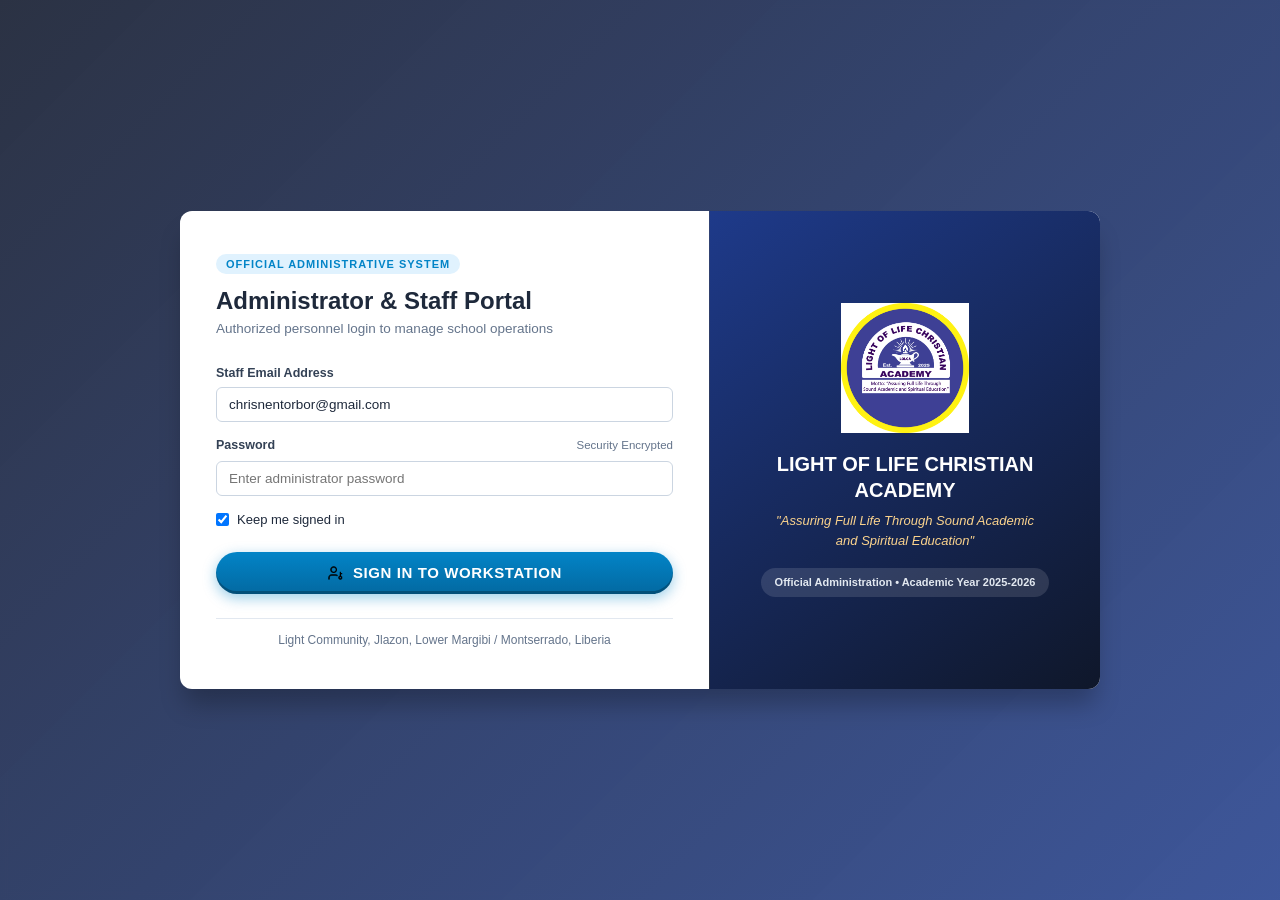
==== commit 9f675d33: "Add files via upload" ====
--- a/index.html
+++ b/index.html
@@ -9,6 +9,21 @@
   <meta name="theme-color" content="#1e3a8a">
   <link rel="stylesheet" href="assets/css/tokens.css">
   <link rel="stylesheet" href="assets/css/styles.css">
+  <script>
+    window.__pwaInstallPrompt = null;
+    window.addEventListener('beforeinstallprompt', (e) => {
+      e.preventDefault();
+      window.__pwaInstallPrompt = e;
+      if (window.LOLCA_APP && typeof window.LOLCA_APP.onInstallPromptReady === 'function') {
+        window.LOLCA_APP.onInstallPromptReady(e);
+      }
+    });
+    if ('serviceWorker' in navigator) {
+      window.addEventListener('load', () => {
+        navigator.serviceWorker.register('sw.js').catch(() => {});
+      });
+    }
+  </script>
 </head>
 <body>
 
@@ -185,8 +200,18 @@
           <div class="top-nav-left">
             <span class="top-nav-title" id="pageHeaderTitle">Primary Portal Dashboard</span>
           </div>
-          <div class="top-nav-right" style="display:flex; align-items:center; gap:8px;">
-            <button type="button" id="btnTopDownloadApp" class="btn btn-secondary btn-sm" title="Install App">
+          <div class="top-nav-right" style="display:flex; align-items:center; gap:10px;">
+            <div class="global-year-selector" style="display:flex; align-items:center; gap:6px; background:#f1f5f9; padding:4px 12px; border-radius:9999px; border:1px solid #cbd5e1;">
+              <span style="font-size:11px; font-weight:800; text-transform:uppercase; color:#0369a1; letter-spacing:0.5px;">Session:</span>
+              <select id="globalAcademicYearSelect" class="select-field" style="width:auto; padding:3px 8px; font-size:12px; font-weight:800; border:none; background:transparent; cursor:pointer; color:#1e293b;">
+                <option value="2026/2027" selected>2026/2027</option>
+                <option value="2027/2028">2027/2028</option>
+                <option value="2028/2029">2028/2029</option>
+                <option value="2029/2030">2029/2030</option>
+                <option value="2030/2031">2030/2031</option>
+              </select>
+            </div>
+            <button type="button" id="btnTopDownloadApp" class="btn btn-secondary btn-sm" onclick="LOLCA_APP.installWebApp()" title="Install App on Device">
               <img src="assets/icons/download (2).png" class="sys-icon" alt="Download">
               Download App
             </button>
@@ -215,35 +240,6 @@
             <div class="dashboard-heading-box no-print">
               <h2>Primary Portal Dashboard</h2>
               <span class="text-muted" style="font-size:13px;">Light of Life Christian Academy &bull; Academic Year 2025-2026</span>
-            </div>
-
-            <!-- Global Quick Stats -->
-            <div class="finance-summary-grid no-print" style="margin-bottom:20px;">
-              <div class="finance-stat-card stat-revenue">
-                <span class="finance-stat-label">Total Students</span>
-                <span class="finance-stat-amount" id="dashTotalStudents">0</span>
-                <span class="finance-stat-sub">Enrolled across 9 classes</span>
-              </div>
-              <div class="finance-stat-card stat-net">
-                <span class="finance-stat-label">Active Staff</span>
-                <span class="finance-stat-amount" id="dashTotalStaff">0</span>
-                <span class="finance-stat-sub">Teachers & Support Team</span>
-              </div>
-              <div class="finance-stat-card stat-revenue">
-                <span class="finance-stat-label">Total Revenue Raised</span>
-                <span class="finance-stat-amount" id="dashTotalRevenue">$0</span>
-                <span class="finance-stat-sub">Student tuition & fees paid</span>
-              </div>
-              <div class="finance-stat-card stat-expense">
-                <span class="finance-stat-label">Total Spent (Expenses + Payroll)</span>
-                <span class="finance-stat-amount" id="dashTotalSpent">$0</span>
-                <span class="finance-stat-sub">Operations & salaries</span>
-              </div>
-              <div class="finance-stat-card stat-payroll">
-                <span class="finance-stat-label">Net School Balance</span>
-                <span class="finance-stat-amount" id="dashNetBalance">$0</span>
-                <span class="finance-stat-sub">Real-time revenue minus spent</span>
-              </div>
             </div>
 
             <!-- Image 5 Style Cards Grid -->
@@ -462,6 +458,25 @@
               </div>
 
               <div class="content-box-body">
+                <!-- Dynamic Student Statistics Breakdown -->
+                <div class="finance-summary-grid no-print" style="margin-bottom:16px; grid-template-columns: repeat(auto-fit, minmax(200px, 1fr));">
+                  <div class="finance-stat-card stat-revenue" style="padding:14px 18px;">
+                    <span class="finance-stat-label">Total Enrolled</span>
+                    <span class="finance-stat-amount" id="statStudentsTotal">0</span>
+                    <span class="finance-stat-sub" id="statStudentsScope">All Classes</span>
+                  </div>
+                  <div class="finance-stat-card" style="padding:14px 18px; border-left:4px solid #0284c7;">
+                    <span class="finance-stat-label">Total Male</span>
+                    <span class="finance-stat-amount" id="statStudentsMale" style="color:#0284c7;">0</span>
+                    <span class="finance-stat-sub" id="statStudentsMalePercent">0%</span>
+                  </div>
+                  <div class="finance-stat-card" style="padding:14px 18px; border-left:4px solid #db2777;">
+                    <span class="finance-stat-label">Total Female</span>
+                    <span class="finance-stat-amount" id="statStudentsFemale" style="color:#db2777;">0</span>
+                    <span class="finance-stat-sub" id="statStudentsFemalePercent">0%</span>
+                  </div>
+                </div>
+
                 <!-- Filter Bar -->
                 <div class="toolbar-row" style="background:#f8fafc; padding:12px 16px; border-radius:6px; border:1px solid #e2e8f0; margin-bottom:16px; display:flex; gap:12px; align-items:center; flex-wrap:wrap;">
                   <input type="text" id="studentSearch" class="input-field" placeholder="Search by student ID, student name, or guardian..." style="max-width:320px;">
@@ -496,6 +511,7 @@
                   <table class="data-table">
                     <thead>
                       <tr>
+                        <th style="width:40px; text-align:center;" title="Click to view payment breakdown">Pay</th>
                         <th style="width:48px;">Photo</th>
                         <th>Student Name</th>
                         <th>Student ID</th>
@@ -508,7 +524,7 @@
                       </tr>
                     </thead>
                     <tbody id="studentsTableBody">
-                      <tr><td colspan="9" class="text-center text-muted" style="padding:24px;">Loading student records...</td></tr>
+                      <tr><td colspan="10" class="text-center text-muted" style="padding:24px;">Loading student records...</td></tr>
                     </tbody>
                   </table>
                 </div>
@@ -879,7 +895,7 @@
                     Install this School Management System on your Windows PC, Android, Mac, or iOS home screen for instant, one-click access and offline capability.
                   </p>
                 </div>
-                <button type="button" id="btnInstallAppAdmin" class="btn btn-secondary" style="background:#ffffff; color:#1e3a8a; font-weight:800; border:none; padding:12px 24px; font-size:14px; box-shadow:0 4px 6px rgba(0,0,0,0.15);">
+                <button type="button" id="btnInstallAppAdmin" class="btn btn-secondary" onclick="LOLCA_APP.installWebApp()" style="background:#ffffff; color:#1e3a8a; font-weight:800; border:none; padding:12px 24px; font-size:14px; box-shadow:0 4px 6px rgba(0,0,0,0.15); cursor:pointer;">
                   <img src="assets/icons/download (2).png" class="sys-icon" alt="Download">
                   Download / Install App
                 </button>
@@ -912,10 +928,6 @@
                   <button type="button" class="btn btn-secondary" onclick="LOLCA_APP.shareLink('admin', 'copy')">
                     <img src="assets/icons/file-text.png" class="sys-icon" alt="Copy">
                     Copy Staff Portal Link
-                  </button>
-                  <button type="button" class="btn btn-secondary" onclick="LOLCA_APP.shareLink('student', 'copy')" style="margin-left:auto;">
-                    <img src="assets/icons/circle-user-round.png" class="sys-icon" alt="Student">
-                    Copy Student Portal Link
                   </button>
                 </div>
               </div>
@@ -1616,11 +1628,6 @@
             <img src="assets/icons/file-text.png" class="sys-icon" alt="Copy">
             Copy Staff Portal Link to Clipboard
           </button>
-          <hr style="border:0; border-top:1px solid #e2e8f0; margin:4px 0;">
-          <button type="button" class="btn btn-secondary" onclick="LOLCA_APP.shareLink('student', 'copy')">
-            <img src="assets/icons/circle-user-round.png" class="sys-icon" alt="Student">
-            Copy Student Portal Link to Clipboard
-          </button>
         </div>
       </div>
       <div class="modal-footer">
--- a/assets/css/styles.css
+++ b/assets/css/styles.css
@@ -51,33 +51,187 @@
   object-fit: contain;
 }
 
-/* Buttons */
+/* Modern Capsule / Pill Buttons (matching UI image style) */
 .btn {
   display: inline-flex;
   align-items: center;
   justify-content: center;
-  gap: 8px;
+  gap: 10px;
   font-family: inherit;
-  font-size: 13.5px;
-  font-weight: 600;
-  padding: 9px 16px;
-  border-radius: 6px;
-  border: 1px solid transparent;
+  font-size: 13px;
+  font-weight: 800;
+  text-transform: uppercase;
+  letter-spacing: 0.6px;
+  padding: 10px 22px;
+  border-radius: 9999px;
+  border: none;
   cursor: pointer;
-  transition: all 0.2s ease;
+  transition: all 0.22s cubic-bezier(0.4, 0, 0.2, 1);
   text-decoration: none;
   line-height: 1.2;
-}
-.btn:disabled { opacity: 0.6; cursor: not-allowed; }
-.btn-primary { background-color: #0284c7; color: #ffffff; }
-.btn-primary:hover:not(:disabled) { background-color: #0369a1; }
-.btn-accent { background-color: #f59e0b; color: #ffffff; }
-.btn-accent:hover:not(:disabled) { background-color: #d97706; }
-.btn-danger { background-color: #ef4444; color: #ffffff; }
-.btn-danger:hover:not(:disabled) { background-color: #dc2626; }
-.btn-secondary { background-color: #ffffff; color: #1e293b; border-color: #cbd5e1; }
-.btn-secondary:hover:not(:disabled) { background-color: #f8fafc; border-color: #94a3b8; }
-.btn-sm { font-size: 12px; padding: 5px 10px; border-radius: 4px; }
+  position: relative;
+  box-shadow: 0 4px 14px rgba(0, 0, 0, 0.16), inset 0 -3px 0 rgba(0, 0, 0, 0.2);
+}
+.btn:hover:not(:disabled) {
+  transform: translateY(-2px);
+  filter: brightness(1.08);
+  box-shadow: 0 7px 18px rgba(0, 0, 0, 0.22), inset 0 -3px 0 rgba(0, 0, 0, 0.22);
+}
+.btn:active:not(:disabled) {
+  transform: translateY(1px);
+  box-shadow: 0 2px 6px rgba(0, 0, 0, 0.18), inset 0 -1px 0 rgba(0, 0, 0, 0.25);
+}
+.btn:disabled {
+  opacity: 0.55;
+  cursor: not-allowed;
+  transform: none;
+  box-shadow: none;
+}
+
+/* Color Themes Matching Uploaded Pill Button Palette */
+.btn-primary {
+  background: linear-gradient(180deg, #0284c7 0%, #0369a1 100%);
+  color: #ffffff;
+  box-shadow: 0 4px 14px rgba(2, 132, 199, 0.4), inset 0 -3px 0 rgba(0, 0, 0, 0.25);
+}
+.btn-primary:hover:not(:disabled) {
+  background: linear-gradient(180deg, #0ea5e9 0%, #0284c7 100%);
+  box-shadow: 0 7px 20px rgba(2, 132, 199, 0.5), inset 0 -3px 0 rgba(0, 0, 0, 0.25);
+}
+
+.btn-accent, .btn-orange {
+  background: linear-gradient(180deg, #f97316 0%, #ea580c 100%);
+  color: #ffffff;
+  box-shadow: 0 4px 14px rgba(249, 115, 22, 0.4), inset 0 -3px 0 rgba(0, 0, 0, 0.25);
+}
+.btn-accent:hover:not(:disabled), .btn-orange:hover:not(:disabled) {
+  background: linear-gradient(180deg, #fb923c 0%, #f97316 100%);
+  box-shadow: 0 7px 20px rgba(249, 115, 22, 0.5), inset 0 -3px 0 rgba(0, 0, 0, 0.25);
+}
+
+.btn-danger, .btn-pink {
+  background: linear-gradient(180deg, #e11d48 0%, #be123c 100%);
+  color: #ffffff;
+  box-shadow: 0 4px 14px rgba(225, 29, 72, 0.4), inset 0 -3px 0 rgba(0, 0, 0, 0.25);
+}
+.btn-danger:hover:not(:disabled), .btn-pink:hover:not(:disabled) {
+  background: linear-gradient(180deg, #f43f5e 0%, #e11d48 100%);
+  box-shadow: 0 7px 20px rgba(225, 29, 72, 0.5), inset 0 -3px 0 rgba(0, 0, 0, 0.25);
+}
+
+.btn-purple {
+  background: linear-gradient(180deg, #9333ea 0%, #7e22ce 100%);
+  color: #ffffff;
+  box-shadow: 0 4px 14px rgba(147, 51, 234, 0.4), inset 0 -3px 0 rgba(0, 0, 0, 0.25);
+}
+.btn-purple:hover:not(:disabled) {
+  background: linear-gradient(180deg, #a855f7 0%, #9333ea 100%);
+  box-shadow: 0 7px 20px rgba(147, 51, 234, 0.5), inset 0 -3px 0 rgba(0, 0, 0, 0.25);
+}
+
+.btn-teal {
+  background: linear-gradient(180deg, #0d9488 0%, #0f766e 100%);
+  color: #ffffff;
+  box-shadow: 0 4px 14px rgba(13, 148, 136, 0.4), inset 0 -3px 0 rgba(0, 0, 0, 0.25);
+}
+.btn-teal:hover:not(:disabled) {
+  background: linear-gradient(180deg, #14b8a6 0%, #0d9488 100%);
+  box-shadow: 0 7px 20px rgba(13, 148, 136, 0.5), inset 0 -3px 0 rgba(0, 0, 0, 0.25);
+}
+
+.btn-success, .btn-green {
+  background: linear-gradient(180deg, #16a34a 0%, #15803d 100%);
+  color: #ffffff;
+  box-shadow: 0 4px 14px rgba(22, 163, 74, 0.4), inset 0 -3px 0 rgba(0, 0, 0, 0.25);
+}
+.btn-success:hover:not(:disabled), .btn-green:hover:not(:disabled) {
+  background: linear-gradient(180deg, #22c55e 0%, #16a34a 100%);
+  box-shadow: 0 7px 20px rgba(22, 163, 74, 0.5), inset 0 -3px 0 rgba(0, 0, 0, 0.25);
+}
+
+.btn-secondary {
+  background: linear-gradient(180deg, #475569 0%, #334155 100%);
+  color: #ffffff;
+  box-shadow: 0 4px 14px rgba(51, 65, 85, 0.35), inset 0 -3px 0 rgba(0, 0, 0, 0.25);
+}
+.btn-secondary:hover:not(:disabled) {
+  background: linear-gradient(180deg, #64748b 0%, #475569 100%);
+  box-shadow: 0 7px 20px rgba(51, 65, 85, 0.45), inset 0 -3px 0 rgba(0, 0, 0, 0.25);
+}
+
+.btn-sm {
+  font-size: 11px;
+  padding: 6px 14px;
+  letter-spacing: 0.5px;
+  gap: 6px;
+  box-shadow: 0 3px 8px rgba(0, 0, 0, 0.14), inset 0 -2px 0 rgba(0, 0, 0, 0.2);
+}
+
+/* Circular Arrow Badge like in Reference Image */
+.btn-arrow-circle {
+  display: inline-flex;
+  align-items: center;
+  justify-content: center;
+  width: 20px;
+  height: 20px;
+  border-radius: 50%;
+  border: 1.8px solid rgba(255, 255, 255, 0.85);
+  font-size: 11px;
+  font-weight: 900;
+  line-height: 1;
+  margin-left: 2px;
+  background: rgba(255, 255, 255, 0.15);
+  transition: transform 0.2s ease;
+}
+.btn:hover .btn-arrow-circle {
+  transform: translateX(2px);
+  background: rgba(255, 255, 255, 0.28);
+}
+
+/* (+) Expand Button for Student Payment Rows */
+.btn-expand-payments {
+  display: inline-flex;
+  align-items: center;
+  justify-content: center;
+  width: 24px;
+  height: 24px;
+  border-radius: 50%;
+  background: linear-gradient(180deg, #0284c7 0%, #0369a1 100%);
+  color: #ffffff;
+  font-weight: 900;
+  font-size: 15px;
+  line-height: 1;
+  border: none;
+  cursor: pointer;
+  box-shadow: 0 2px 6px rgba(2, 132, 199, 0.35);
+  transition: all 0.2s cubic-bezier(0.4, 0, 0.2, 1);
+}
+.btn-expand-payments:hover {
+  transform: scale(1.15);
+  background: linear-gradient(180deg, #0ea5e9 0%, #0284c7 100%);
+}
+.btn-expand-payments.expanded {
+  background: linear-gradient(180deg, #e11d48 0%, #be123c 100%);
+  box-shadow: 0 2px 6px rgba(225, 29, 72, 0.4);
+  transform: rotate(45deg);
+}
+
+/* Nested Student Payment Row Accordion */
+.student-payment-accordion-row {
+  background-color: #f8fafc;
+  transition: all 0.3s ease;
+}
+.student-payment-accordion-row td {
+  padding: 12px 18px !important;
+  border-bottom: 2px solid #e2e8f0;
+}
+.student-payment-card {
+  background: #ffffff;
+  border: 1px solid #cbd5e1;
+  border-radius: 8px;
+  padding: 14px 18px;
+  box-shadow: 0 2px 8px rgba(0, 0, 0, 0.05);
+}
 
 /* Form Controls */
 .form-group { margin-bottom: 14px; text-align: left; }
